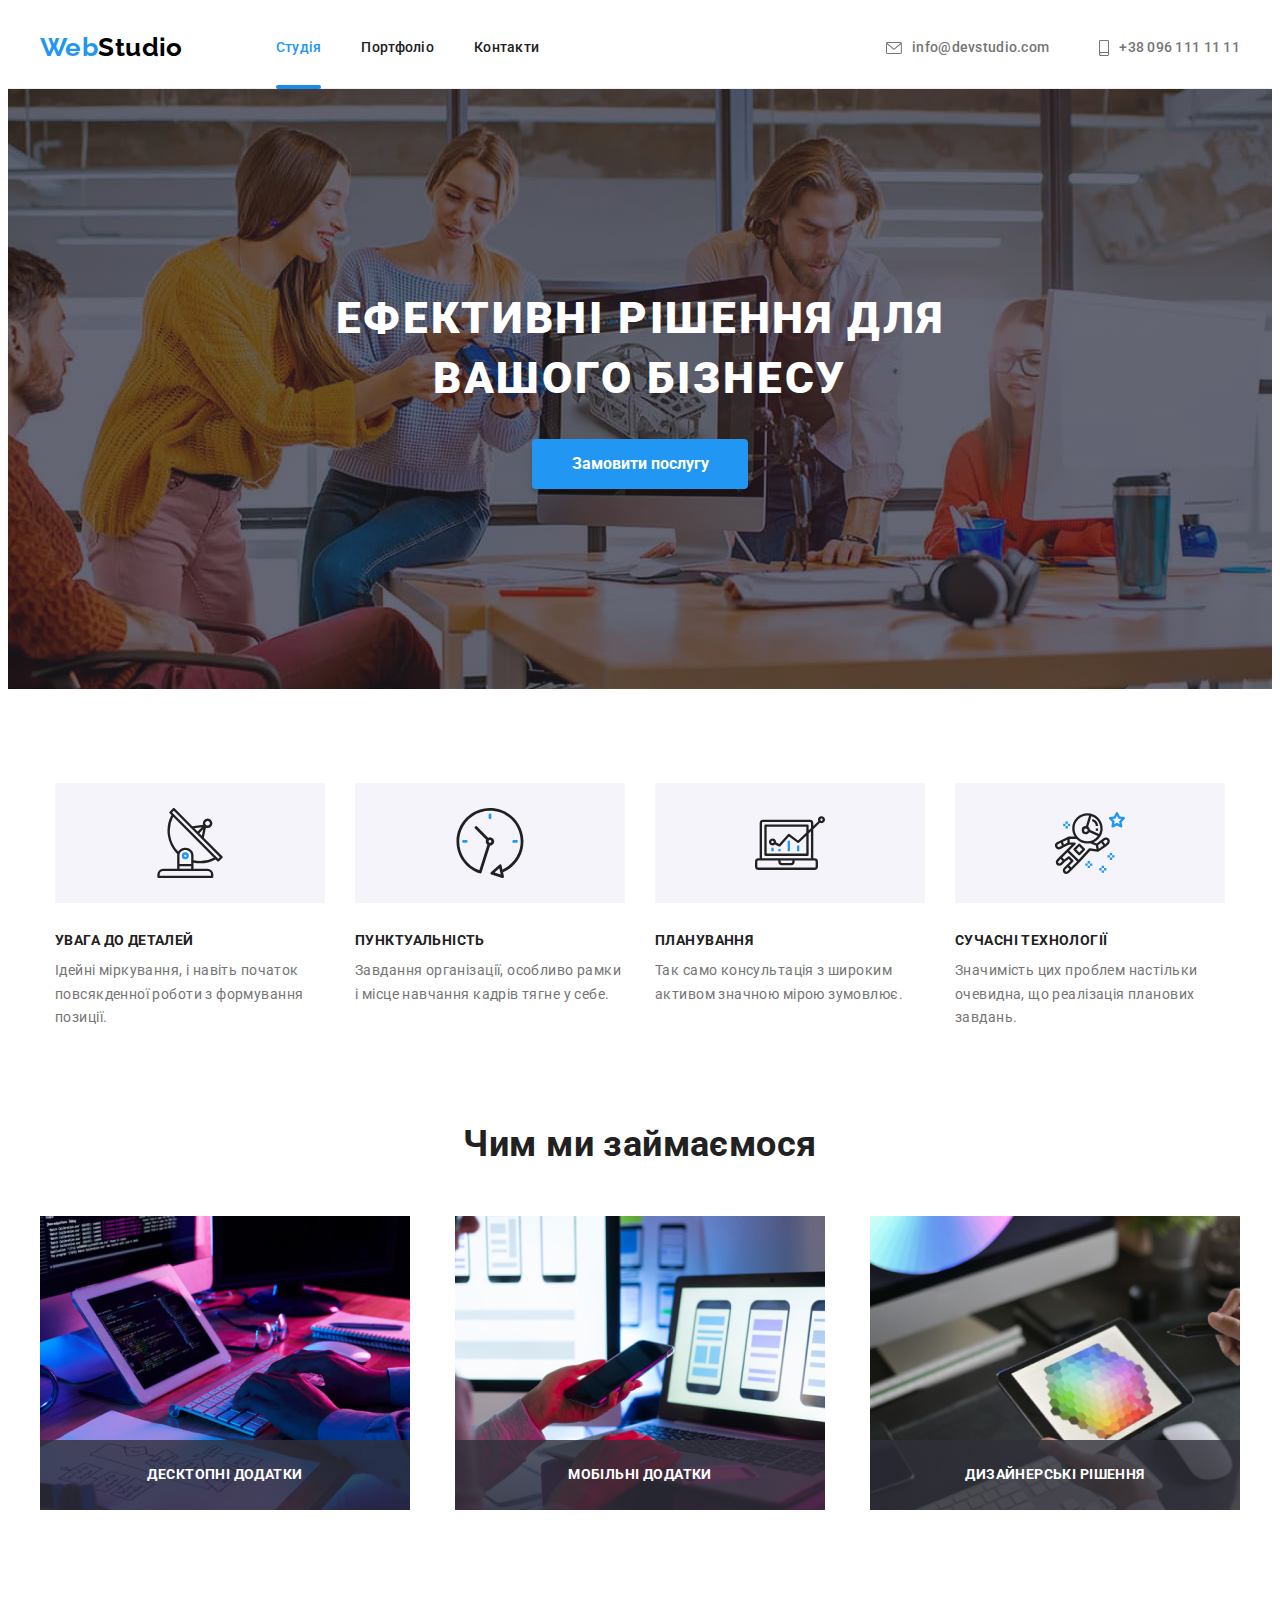
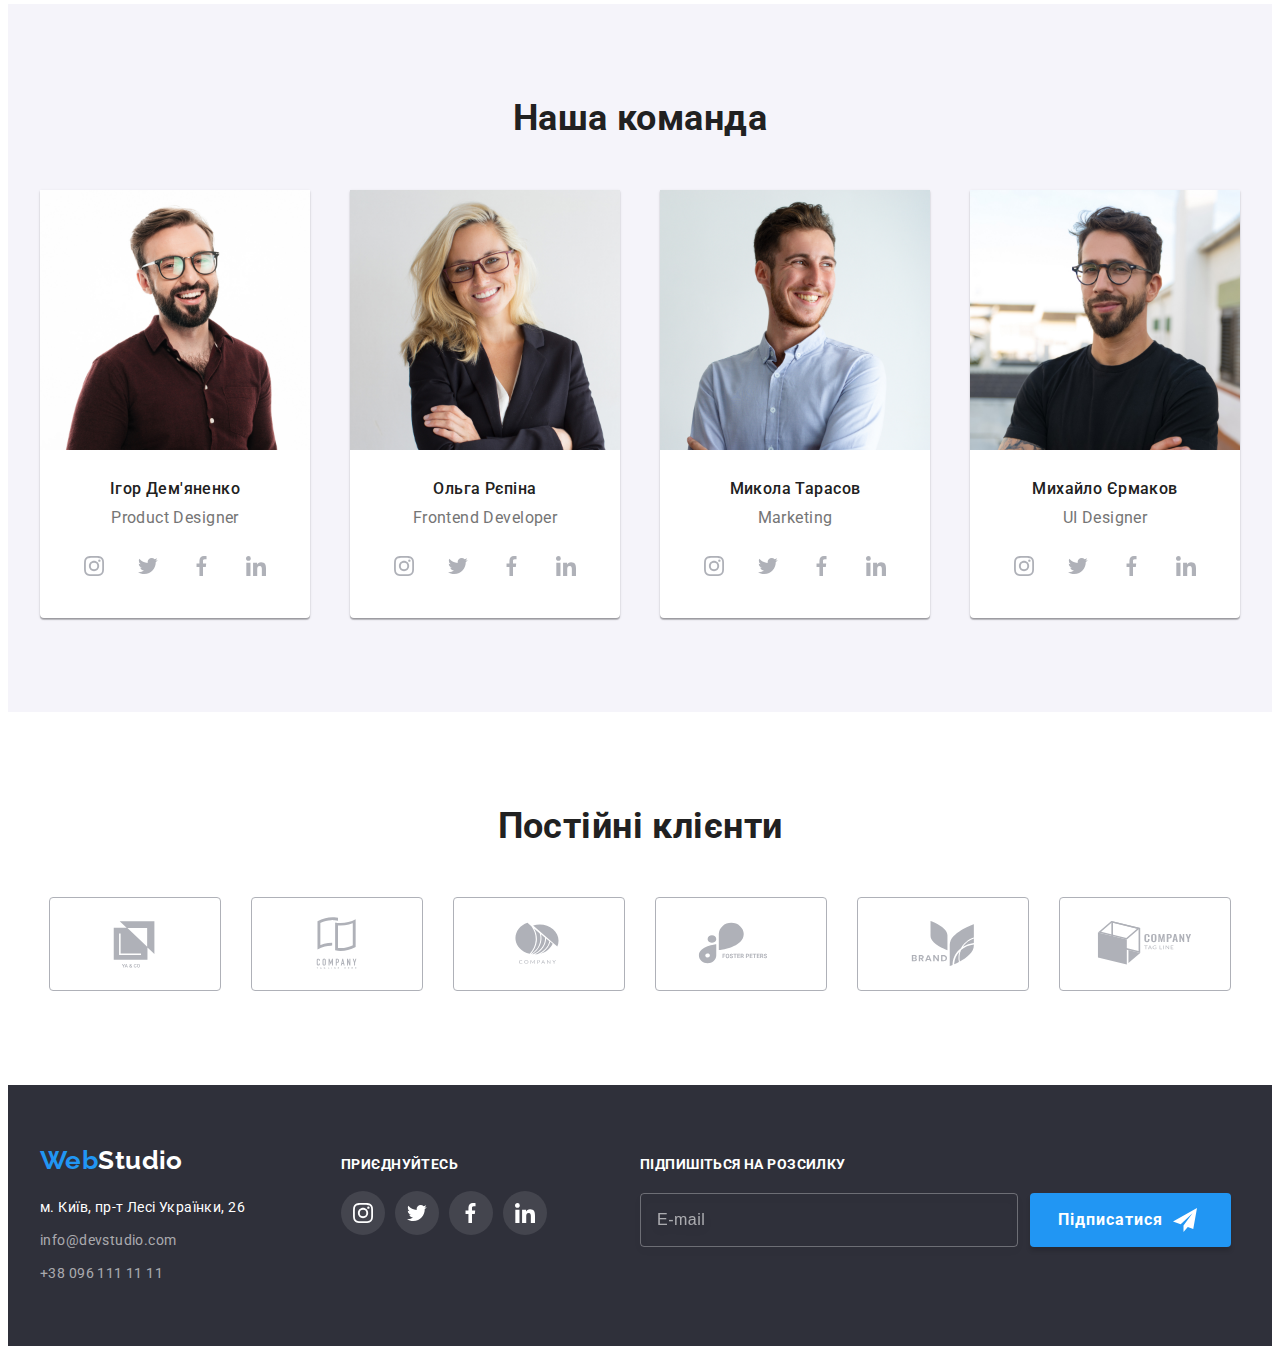
==== index.html @ b5cfac62 "Add files via upload" ====
<!DOCTYPE html>
<html lang="uk">

<head>
	<meta charset="UTF-8">
	<meta http-equiv="X-UA-Compatible" content="IE=edge">
	<meta name="viewport" content="width=device-width, initial-scale=1.0">
	<title>Студія</title>
	<link rel="preconnect" href="https://fonts.googleapis.com">
	<link rel="preconnect" href="https://fonts.gstatic.com" crossorigin>
	<link
		href="https://fonts.googleapis.com/css2?family=Raleway:wght@700&family=Roboto:wght@400;500;700;900&display=swap"
		rel="stylesheet">
	<link rel="stylesheet" href="https://cdnjs.cloudflare.com/ajax/libs/modern-normalize/1.1.0/modern-normalize.min.css"
		integrity="sha512-wpPYUAdjBVSE4KJnH1VR1HeZfpl1ub8YT/NKx4PuQ5NmX2tKuGu6U/JRp5y+Y8XG2tV+wKQpNHVUX03MfMFn9Q=="
		crossorigin="anonymous" referrerpolicy="no-referrer" />
	<link rel="stylesheet" href="./css/styles.css">
</head>

<body>
	<header class="header">
		<div class="container nav-container">
			<nav class="main-nav">
				<a class="logo" href="./index.html"><span class="text-logo">Web</span>Studio</a>
				<ul class="social-links">
					<li class="side-nav-item"><a href="./index.html" class="link current current-activ active">Студія</a>
					</li>
					<li class="side-nav-item"><a href="./portfolio.html" class="link current-activ active">Портфоліо</a></li>
					<li class="side-nav-item"><a href="#" class="link active current-activ">Контакти</a></li>
				</ul>
			</nav>
			<ul class="contacts">
				<li class="side-nav-contact">
					<a href="mailto:info@devstudio.com" class="contact active"><svg class="icon-svg" width="16" height="12">
							<use href="./images/icons.svg#envelope"></use>
						</svg>info@devstudio.com</a>
				</li>
				<li class="side-nav-contact">
					<a href="tel:+380961111111" class="contact active"><svg class="icon-svg" width="10" height="16">
							<use href="./images/icons.svg#smartphone"></use>
						</svg>+38 096 111 11 11</a>
				</li>
			</ul>
		</div>
	</header>
	<main class="main">
		<section class="section hero">
			<div class="container-fluid">
				<div class="container">
					<div class="container-content">
						<h1 class="title-text">
							Ефективні рішення для вашого бізнесу
						</h1>
						<button type="button" class="button active main-btn" data-modal-open>Замовити послугу</button>
					</div>
				</div>
			</div>
		</section>
		<section class="section features">
			<div class="container">
				<h2 class="visually-hidden">Наші послуги</h2>
				<ul class="features-list">
					<li class="list">
						<div class="style-icons"><svg class="service-icons" width="70" height="70">
								<use href="./images/icons.svg#antenna"></use>
							</svg></div>
						<h3 class="features-title">УВАГА ДО ДЕТАЛЕЙ</h3>
						<p class="features-subtitle">Ідейні міркування, і навіть початок повсякденної роботи з формування
							позиції.</p>
					</li>
					<li class="list">
						<div class="style-icons"><svg class="service-icons" width="70" height="70">
								<use href="./images/icons.svg#clock"></use>
							</svg></div>
						<h3 class="features-title">ПУНКТУАЛЬНІСТЬ</h3>
						<p class="features-subtitle">Завдання організації, особливо рамки і місце навчання кадрів тягне у
							себе.
						</p>
					</li>
					<li class="list">
						<div class="style-icons"><svg class="service-icons" width="70" height="70">
								<use href="./images/icons.svg#diagram"></use>
							</svg></div>
						<h3 class="features-title">ПЛАНУВАННЯ</h3>
						<p class="features-subtitle">Так само консультація з широким активом значною мірою зумовлює.</p>
					</li>
					<li class="list">
						<div class="style-icons"><svg class="service-icons" width="70" height="70">
								<use href="./images/icons.svg#astronaut"></use>
							</svg></div>
						<h3 class="features-title">СУЧАСНІ ТЕХНОЛОГІЇ</h3>
						<p class="features-subtitle">Значимість цих проблем настільки очевидна, що реалізація планових
							завдань.
						</p>
					</li>
				</ul>
			</div>
		</section>
		<section class="section work-list">
			<div class="container">
				<h2 class="work-title title-head">Чим ми займаємося</h2>
				<ul class="work-list-colum">
					<li class="list">
						<div class="label"><img class="img-list" width="370" src="images/employment/box1.jpg"
								alt="працюючи за столом в офісі">
							<p class="labee-text">Десктопні додатки</p>
						</div>
					</li>
					<li class="list">
						<div class="label"><img class="img-list" width="370" src="images/employment/box2.jpg"
								alt="робочий інтерфейс мобільних телефонів">

							<p class="labee-text">Мобільні додатки</p>
						</div>
					</li>
					<li class="list">
						<div class="label"><img class="img-list" width="370" src="images/employment/box3.jpg"
								alt="робочий графічний планшет вибору кольору">
							<p class="labee-text">Дизайнерські рішення</p>
						</div>
					</li>
				</ul>
			</div>
		</section>
		<section class="section team-list">
			<div class="container">
				<h2 class="team-title title-head">Наша команда</h2>
				<ul class="team-card">
					<li class="team-card-list">
						<img class="img-list" width="270" src="images/team-card/card1.jpg" alt="Ігор Дем'яненко">
						<div class="card-content">
							<h3 class="team-subtitle">Ігор Дем'яненко</h3>
							<p class="team-card-indent">Product Designer</p>
							<ul class="social list">
								<li class="social-item"><a class="socials-link" href="#" target="_blank"
										rel="nofollow noopener noreferrer" aria-label="інстаграм"><svg class="social-icons"
											width="20" height="20">
											<use href="./images/icons.svg#instagram"></use>
										</svg></a></li>
								<li class="social-item"><a class="socials-link" href="#" target="_blank"
										rel="nofollow noopener noreferrer" aria-label="твітер"><svg class="social-icons"
											width="20" height="20">
											<use href="./images/icons.svg#twitter"></use>
										</svg></a></li>
								<li class="social-item"><a class="socials-link" href="#" target="_blank"
										rel="nofollow noopener noreferrer" aria-label="фейсбук"><svg class="social-icons"
											width="20" height="20">
											<use href="./images/icons.svg#facebook"></use>
										</svg></a></li>
								<li class="social-item"><a class="socials-link" href="#" target="_blank"
										rel="nofollow noopener noreferrer" aria-label="линкедин"><svg class="social-icons"
											width="20" height="20">
											<use href="./images/icons.svg#linkedin"></use>
										</svg></a></li>
							</ul>
						</div>

					</li>
					<li class="team-card-list">
						<img class="img-list" width="270" src="images/team-card/card2.jpg" alt="Ольга Рєпіна">
						<div class="card-content">
							<h3 class="team-subtitle">Ольга Рєпіна</h3>
							<p class="team-card-indent">Frontend Developer</p>
							<ul class="social list">
								<li class="social-item"><a class="socials-link" href="#" target="_blank"
										rel="nofollow noopener noreferrer" aria-label="інстаграм"><svg class="social-icons"
											width="20" height="20">
											<use href="./images/icons.svg#instagram"></use>
										</svg></a></li>
								<li class="social-item"><a class="socials-link" href="#" target="_blank"
										rel="nofollow noopener noreferrer" aria-label="твітер"><svg class="social-icons"
											width="20" height="20">
											<use href="./images/icons.svg#twitter"></use>
										</svg></a></li>
								<li class="social-item"><a class="socials-link" href="#" target="_blank"
										rel="nofollow noopener noreferrer" aria-label="фейсбук"><svg class="social-icons"
											width="20" height="20">
											<use href="./images/icons.svg#facebook"></use>
										</svg></a></li>
								<li class="social-item"><a class="socials-link" href="#" target="_blank"
										rel="nofollow noopener noreferrer" aria-label="линкедин"><svg class="social-icons"
											width="20" height="20">
											<use href="./images/icons.svg#linkedin"></use>
										</svg></a></li>
							</ul>
						</div>

					</li>
					<li class="team-card-list">
						<img class="img-list" width="270" src="images/team-card/card3.jpg" alt="Микола Тарасов">
						<div class="card-content">
							<h3 class="team-subtitle">Микола Тарасов</h3>
							<p class="team-card-indent">Marketing</p>
							<ul class="social list">
								<li class="social-item"><a class="socials-link" href="#" target="_blank"
										rel="nofollow noopener noreferrer" aria-label="інстаграм"><svg class="social-icons"
											width="20" height="20">
											<use href="./images/icons.svg#instagram"></use>
										</svg></a></li>
								<li class="social-item"><a class="socials-link" href="#" target="_blank"
										rel="nofollow noopener noreferrer" aria-label="твітер"><svg class="social-icons"
											width="20" height="20">
											<use href="./images/icons.svg#twitter"></use>
										</svg></a></li>
								<li class="social-item"><a class="socials-link" href="#" target="_blank"
										rel="nofollow noopener noreferrer" aria-label="фейсбук"><svg class="social-icons"
											width="20" height="20">
											<use href="./images/icons.svg#facebook"></use>
										</svg></a></li>
								<li class="social-item"><a class="socials-link" href="#" target="_blank"
										rel="nofollow noopener noreferrer" aria-label="линкедин"><svg class="social-icons"
											width="20" height="20">
											<use href="./images/icons.svg#linkedin"></use>
										</svg></a></li>
							</ul>
						</div>

					</li>
					<li class="team-card-list">
						<img class="img-list" width="270" src="images/team-card/card4.jpg" alt="Михайло Єрмаков">
						<div class="card-content">
							<h3 class="team-subtitle">Михайло Єрмаков</h3>
							<p class="team-card-indent">UI Designer</p>
							<ul class="social list">
								<li class="social-item"><a class="socials-link" href="#" target="_blank"
										rel="nofollow noopener noreferrer" aria-label="інстаграм"><svg class="social-icons"
											width="20" height="20">
											<use href="./images/icons.svg#instagram"></use>
										</svg></a></li>
								<li class="social-item"><a class="socials-link" href="#" target="_blank"
										rel="nofollow noopener noreferrer" aria-label="твітер"><svg class="social-icons"
											width="20" height="20">
											<use href="./images/icons.svg#twitter"></use>
										</svg></a></li>
								<li class="social-item"><a class="socials-link" href="#" target="_blank"
										rel="nofollow noopener noreferrer" aria-label="фейсбук"><svg class="social-icons"
											width="20" height="20">
											<use href="./images/icons.svg#facebook"></use>
										</svg></a></li>
								<li class="social-item"><a class="socials-link" href="#" target="_blank"
										rel="nofollow noopener noreferrer" aria-label="линкедин"><svg class="social-icons"
											width="20" height="20">
											<use href="./images/icons.svg#linkedin"></use>
										</svg></a></li>
							</ul>
						</div>
					</li>
				</ul>
			</div>
		</section>
		<section class="section clients">
			<div class="container">
				<h2 class="title-head">Постійні клієнти
				</h2>
				<ul class="client">
					<li class="client-list"><a href="#" target="_blank" class="client-icon"
							rel="nofollow noopener noreferrer" aria-label="логотип компанії"><svg class="client-item"
								width="106" height="60">
								<use href="./images/icons.svg#client1"></use>
							</svg></a></li>
					<li class="client-list"><a href="#" target="_blank" class="client-icon"
							rel="nofollow noopener noreferrer" aria-label="логотип компанії"><svg class="client-item"
								width="106" height="60">
								<use href="./images/icons.svg#client2"></use>
							</svg></a></li>
					<li class="client-list"><a href="#" target="_blank" class="client-icon"
							rel="nofollow noopener noreferrer" aria-label="логотип компанії"><svg class="client-item"
								width="106" height="60">
								<use href="./images/icons.svg#client3"></use>
							</svg></a></li>
					<li class="client-list"><a href="#" target="_blank" class="client-icon"
							rel="nofollow noopener noreferrer" aria-label="логотип компанії"><svg class="client-item"
								width="106" height="60">
								<use href="./images/icons.svg#client4"></use>
							</svg></a></li>
					<li class="client-list"><a href="#" target="_blank" class="client-icon"
							rel="nofollow noopener noreferrer" aria-label="логотип компанії"><svg class="client-item"
								width="106" height="60">
								<use href="./images/icons.svg#client5"></use>
							</svg></a></li>
					<li class="client-list"><a href="#" target="_blank" class="client-icon"
							rel="nofollow noopener noreferrer" aria-label="логотип компанії"><svg class="client-item"
								width="106" height="60">
								<use href="./images/icons.svg#client6"></use>
							</svg></a></li>
				</ul>
			</div>
		</section>
	</main>
	<footer class="footer-list">
		<div class="container footer-container">
			<div class="footer-content-container">
				<a class="logo address-logo" href="./index.html"><span class="text-logo">Web</span>Studio</a>
				<address class="address-list">
					<ul class="addres-list-colum">
						<li class="list"><a href="https://goo.gl/maps/TS7uWYY3xtXyC8b88" class="address-map active">м. Київ,
								пр-т
								Лесі
								Українки,
								26</a>
						</li>
						<li class="list"><a href="mailto:info@devstudio.com"
								class="footer-contact active">info@devstudio.com</a>
						</li>
						<li class="list"><a href="tel:+380961111111" class="footer-contact active">+38 096 111 11 11</a></li>
					</ul>
				</address>
			</div>
			<div class="join">
				<p class="join-text">приєднуйтесь</p>
				<ul class="join-list">
					<li class="join-item"><a href="#" class="join-icon" rel="nofollow noopener noreferrer"
							aria-label="інстаграм"><svg class="linc-icon" width="20" height="20">
								<use href="./images/icons.svg#instagram"></use>
							</svg></a></li>
					<li class="join-item"><a href="#" class="join-icon" rel="nofollow noopener noreferrer"
							aria-label="твітер"><svg class="linc-icon" width="20" height="20">
								<use href="./images/icons.svg#twitter"></use>
							</svg></a></li>
					<li class="join-item"><a href="#" class="join-icon" rel="nofollow noopener noreferrer"
							aria-label="фейсбук"><svg class="linc-icon" width="20" height="20">
								<use href="./images/icons.svg#facebook"></use>
							</svg></a></li>
					<li class="join-item"><a href="#" class="join-icon" rel="nofollow noopener noreferrer"
							aria-label="линкедин"><svg class="linc-icon" width="20" height="20">
								<use href="./images/icons.svg#linkedin"></use>
							</svg></a></li>
				</ul>
			</div>
			<div class="footer-mail">
				<p class="email-title">Підпишіться на розсилку</p>
				<form class="email-form">
					<label>
						<input class="footer-input" type="email" name="footer-email" placeholder="E-mail">
					</label>
					<button class="email-btn" type="submit">
						Підписатися <svg class="email-icon" width="24" height="24">
							<use href="./images/icons.svg#icon-send"></use>
						</svg></button>
				</form>
			</div>
		</div>
	</footer>
	<div class="backdrop is-hidden" data-modal>
		<div class="modal">
			<button class="close-btn" type="button" data-modal-close><svg class="close-btn-icon" width="18" height="18">
					<use href="./images/icons.svg#icon-close"></use>
				</svg>
			</button>
			<p class="modal-title">Залиште свої дані, ми вам передзвонимо</p>
			<form class="madal-form">
				<div class="form-group">
					<label class="form-fild">
						<span class="form-label">Ім'я</span>
						<input class="form-iput" type="text" name="user-name">
						<svg class="form-icon" width="18" height="18">
							<use href="./images/icons.svg#form-user"></use>
						</svg>
					</label>
					<label class="form-fild">
						<span class="form-label">Телефон</span>
						<input class="form-iput" type="text" name="mobil-tel">
						<svg class="form-icon" width="18" height="18">
							<use href="./images/icons.svg#form-phone"></use>
						</svg>
					</label>
					<label class="form-fild">
						<span class="form-label">Пошта</span>
						<input class="form-iput" type="text" name="mail-modal">
						<svg class="form-icon" width="18" height="18">
							<use href="./images/icons.svg#form-mail"></use>
						</svg>
					</label>
					<label class="form-fild fild">
						<span class="form-label">Коментар</span>
						<textarea class="form-massage" name="comment" rows="10" placeholder="Введіть текст"></textarea>
					</label>
					<div class="group">
						<label class="form-agreement">
							<input class="form-chekbox" type="checkbox" name="policies">
							<svg class="form-checkbox-icon" width="16" height="15">
								<use class="unchecked" href="./images/icons.svg#form-unchecked"></use>
								<use class="checked" href="./images/icons.svg#form-check"></use>
							</svg>
							<span class="form-agreement-text">Погоджуюся з розсилкою та приймаю <a class="form-agreement-link"
									href="">Умови договору</a></span>
						</label>
						<button class="form-btn" type="submit">Відправити</button>
					</div>
				</div>
			</form>
		</div>
	</div>

	<script src="./js/modal.js"></script>
</body>

</html>
---- css/styles.css ----
:root {
	--primary-text-color: #757575;
	--title-text-color: #212121;
	--accent-color: #2196F3;
	--accent-colot-hero: #188CE8;
	--background-color: #F5F5F5;
	--background-team-color: #F5F4FA;
	--background-services-color: #F5F4FA;
	--footer-background-color: #2F303A;
	--contact-color: #757575;
	--white-color: #ffffff;
	--footer-contact-color: rgba(255, 255, 255, 0.6);
	--logo-color-black: #000000;
	--border-card: 1px solid #EEEEEE;
	--fill-color: #AFB1B8;
	--footer-bg-svg-color: rgba(255, 255, 255, 0.1);
	--transition-ms-cubic: 250ms cubic-bezier(0.4, 0, 0.2, 1);
}

body {
	font-family: 'Roboto', sans-serif;
	color: var(--primary-text-color);
	background-color: var(--white-color);
	font-size: 14px;
	letter-spacing: 0.03em;
}


h1,
h2,
h3,
h4,
h5,
h6,
p {
	margin: 0;
	padding: 0;
}

ul {
	list-style: none;
	padding: 0;
	margin: 0;
}

img {
	display: block;
}

/* input:focus-visible {
	outline: none;
} */


/* section-container */
.container {
	width: 1200px;
	padding: 0 15px;
	margin: 0 auto;
	align-items: center;
}

.section {
	padding: 94px 0;
}

/* hover focus */

.active {
	border-radius: 4px;
	color: var(--title-text-color);


	transition: background-color var(--transition-ms-cubic),
		color var(--transition-ms-cubic);
}

.active:focus,
.active:hover {
	color: var(--accent-color);
}

.hero .button:focus,
.hero .button:hover {
	background-color: var(--accent-colot-hero);
}

.button {
	font-family: inherit;
	border: none;
	cursor: pointer;
	display: inline-block;

	transition: background-color var(--transition-ms-cubic);
}

.button:hover,
.button:focus {
	background: var(--accent-color);
	color: var(--white-color);
}


.search-form .active:hover,
.search-form .active:focus {
	box-shadow: 0px 3px 1px rgba(0, 0, 0, 0.1), 0px 1px 2px rgba(0, 0, 0, 0.08), 0px 2px 2px rgba(0, 0, 0, 0.12);
}

/* visually-hidden */
.visually-hidden {
	position: absolute;
	width: 1px;
	height: 1px;
	margin: -1px;
	border: 0;
	padding: 0;
	clip: rect(0 0 0 0);
	overflow: hidden;
}

/* Header */
.icon-svg {
	margin-right: 10px;
	fill: currentColor;
}

.header {
	border-bottom: var(--border-card);
}

.current::after {
	position: absolute;
	bottom: 0;
	left: 0;
	content: "";
	display: block;
	width: 100%;
	height: 4px;
	margin-bottom: -1px;

	border-radius: 2px;
	background-color: var(--accent-colot-hero);
}

.current-activ::before {
	content: "";
	position: absolute;
	bottom: 0;
	left: 0;
	display: block;
	width: 100%;
	height: 4px;
	background-color: var(--accent-colot-hero);

	margin-bottom: -1px;
	border-radius: 2px;

	transform: scale(0);
	transition: transform var(--transition-ms-cubic);
}

.current-activ:hover::before,
.current-activ:focus::before {
	transform: scale(1);
}


/* Nav */
.logo {
	color: var(--logo-color-black);
	font-family: 'Raleway', sans-serif;
	font-weight: 700;
	font-size: 26px;
	line-height: 1.19;
	text-decoration: none;
	display: flex;
	align-items: center;
	padding-top: 24px;
	padding-bottom: 25px;
}

.main-nav {
	display: flex;
}

.nav-container {
	display: flex;
	align-items: center;
}

.link {
	padding-top: 32px;
	padding-bottom: 32px;
	display: block;

	color: var(--title-text-color);
	text-decoration: none;

}

.social-links .link.current {
	color: var(--accent-color);
}

.address-logo {
	color: var(--white-color);
	margin-bottom: 20px;
	display: block;
	padding: 0;

}

.text-logo {
	color: var(--accent-color);
}

.social-links {
	font-weight: 500;
	line-height: 1.14;
	letter-spacing: 0.02em;
	list-style: none;
	display: flex;
	margin-left: 93px;
}

.side-nav-item {
	position: relative;
}

.social-links .side-nav-item:not(:last-child) {
	margin-right: 40px;
}

.contacts .side-nav-contact:not(:last-child) {
	margin-right: 50px;
}

.side-nav-contact {
	display: flex;
	align-items: center;
	align-items: baseline;

}

.contacts {
	list-style: none;
	display: flex;
	margin-left: auto;
}

.contact {
	font-weight: 500;
	line-height: 1.14;
	letter-spacing: 0.02em;
	color: var(--contact-color);
	text-decoration: none;
	align-items: center;
	display: flex;
}

/* Main */
.main-btn {
	width: 216px;
	height: 50px;
	min-width: 216px;
	padding: 0;
	margin: auto;
	justify-content: center;
	display: flex;
	align-items: center;
}

.title-text {
	font-weight: 900;
	font-size: 44px;
	line-height: 1.36;
	letter-spacing: 0.06em;
	text-transform: uppercase;
	color: var(--white-color);
	margin-bottom: 30px;
	max-width: 696px;
	margin: 0 auto 30px;
}

.hero {
	text-align: center;
	padding-top: 200px;
	padding-bottom: 200px;
	margin: auto;
	max-height: 600px;
	max-width: 1600px;

	background-color: var(--footer-background-color);

	justify-content: center;
	align-items: center;
	display: flex;
	background-repeat: no-repeat;
	background-position: center;
	background-size: cover;

	background-image: linear-gradient(rgba(47, 48, 58, 0.4), rgba(47, 48, 58, 0.4)), url(../images/hero/hero.jpg);

}


.container-content {
	justify-content: center;
	align-items: center;

}


.hero .button {
	font-weight: 700;
	font-size: 16px;
	line-height: 1.88;
	box-shadow: 0px 4px 4px rgba(0, 0, 0, 0.15);
	border-radius: 4px;
	text-decoration: none;
	background-color: var(--accent-color);
	color: var(--white-color);
}



/* Section Features */
.style-icons {
	width: 270px;
	height: 120px;
	margin-bottom: 30px;
	background-color: var(--background-services-color);
}

.style-icons {
	display: flex;
	align-items: center;
	justify-content: center;
}

.features-list {
	list-style: none;
	display: flex;
	justify-content: center;
}

.features-list .list {
	max-width: 270px;

}


.features-list .list:not(:last-child) {
	margin-right: 30px;
}

.features-title {
	font-weight: 700;
	line-height: 1.14;
	font-size: 14px;
	text-transform: uppercase;
	color: var(--title-text-color);
	margin-bottom: 10px;

}


.features-subtitle {
	line-height: 1.71;
	padding: 0;
}

/* work-list  team-list */
.socials-link {
	display: flex;
	align-items: center;
	justify-content: center;
	width: 44px;
	height: 44px;
	border-radius: 50%;

	color: var(--fill-color);
	background-color: var(--white-color);

	transition: background-color var(--transition-ms-cubic);
}

.social-icons {
	fill: currentColor;
}

.socials-link:hover,
.socials-link:focus {
	color: var(--white-color);
	background-color: var(--accent-color);

}

.label {
	position: relative;
}

.social {
	gap: 10px;
	display: flex;
	text-align: center;
	justify-content: center;
}

.work-list {
	padding-top: 0;
}

.work-list-colum {
	list-style: none;
	display: flex;
	justify-content: space-between;
}


.work-list-colum .img-list {
	display: block;
}



.labee-text {
	position: absolute;
	bottom: 0;
	left: 0;
	width: 100%;
	height: 70px;
	display: block;

	display: flex;
	align-items: center;
	justify-content: center;

	font-weight: 700;
	font-size: 14px;
	line-height: 1.14;
	text-transform: uppercase;
	letter-spacing: 0.03em;
	color: var(--white-color);
	background-color: rgba(47, 48, 58, 0.8);
}


.title-head {
	text-align: center;
	font-weight: 700;
	font-size: 36px;
	line-height: 1.16;
	color: var(--title-text-color);
	margin-bottom: 50px;
}

/* clients */
.client {
	display: flex;
	text-align: center;
	justify-content: center;
	align-items: center;
	gap: 30px;

}


.client-icon {
	display: flex;
	width: 170px;
	height: 92px;
	justify-content: center;
	align-items: center;

	border: 1px solid #AFB1B8;
	border-radius: 4px;
	color: var(--fill-color);

	transition: background-color var(--transition-ms-cubic),
		color var(--transition-ms-cubic);
}

.client-item {
	fill: currentColor;
}

.client-icon:hover,
.client-icon:focus {
	border-color: var(--accent-color);
	color: var(--accent-color);
}




/* team-list */
.team-card-list .img-list {
	display: block;
}

.team-card {
	display: flex;
	justify-content: space-between;
	flex-wrap: wrap;
}

.team-list {
	background: var(--background-team-color);
}

.team-card-list {
	min-height: 368px;
	min-width: 270px;

	background: var(--white-color);
	box-shadow: 0px 1px 3px rgba(0, 0, 0, 0.12), 0px 1px 1px rgba(0, 0, 0, 0.14), 0px 2px 1px rgba(0, 0, 0, 0.2);
	border-radius: 0px 0px 4px 4px;
	list-style: none;
}

.list-info {
	padding-bottom: 30px;
	display: block;
	text-align: center;


}

.card-content {
	padding-top: 30px;
	margin-bottom: 30px;
}


.team-subtitle {
	font-weight: 500;
	font-size: 16px;
	line-height: 1.18;
	text-align: center;
	color: var(--title-text-color);
	margin-bottom: 10px;
}

.team-card-indent {
	font-size: 16px;
	line-height: 1.18;
	text-align: center;
	color: var(--primary-text-color);
	margin-bottom: 16px;
}

/* Footer */
.footer-container {
	display: flex;
	align-items: baseline;
}

.addres-list-colum {
	width: 231px;
	list-style: none;
	display: block;
}

.footer-list {
	max-width: 1600px;
	margin: auto;
	padding-top: 60px;
	padding-bottom: 60px;
	display: flex;
	background-color: var(--footer-background-color);
}


.addres-list-colum .list:not(:last-child) {
	padding-bottom: 9px;
}

.footer-content-container {
	margin-right: 70px;
}

.address-list {
	font-style: normal;
	max-width: 231px;
}

.address-map {
	line-height: 1.71;
	color: var(--white-color);
	text-decoration: none;
}

.footer-contact {
	line-height: 1.71;
	text-decoration: none;
	color: var(--footer-contact-color);
	text-decoration: none;
}

.join-text {
	font-weight: 700;
	font-size: 14px;
	line-height: 0.87;
	text-transform: uppercase;
	color: var(--white-color);
	margin-bottom: 20px;
}

.join-list {
	display: flex;
	gap: 10px;
}

.join-icon {
	display: flex;
	width: 44px;
	height: 44px;
	border-radius: 50%;
	justify-content: center;
	align-items: center;
	background-color: var(--footer-bg-svg-color);
	color: var(--white-color);

	transition: background-color var(--transition-ms-cubic);
}

.join-icon:focus,
.join-icon:hover {
	background-color: var(--accent-color);
}

.linc-icon {
	fill: currentColor;
}

.email-form {
	display: flex;
}

.email-title {
	margin-bottom: 20px;

	font-weight: 700;
	font-size: 14px;
	line-height: 1.14;
	text-transform: uppercase;
	color: var(--white-color);
}

.footer-mail {
	display: block;
	align-items: center;
	margin-left: 93px;
	justify-content: center;
}

.footer-input {
	margin-right: 12px;
	padding-left: 16px;
	width: 358px;
	height: 50px;

	font-weight: 400;
	font-size: 16px;
	line-height: 1.25;

	align-items: center;

	outline: transparent;
	border: 1px solid rgba(255, 255, 255, 0.3);
	filter: drop-shadow(0px 4px 4px rgba(0, 0, 0, 0.15));
	border-radius: 4px;
	background-color: transparent;
	color: var(--white-color);
	transition: var(--transition-ms-cubic);
}

.footer-input:focus,
.footer-input:not(:placeholder-shown) {
	border-color: var(--accent-color);
}

.footer-input::placeholder {
	display: block;
	font-weight: 400;
	font-size: 16px;
	line-height: 1.25;

	align-items: center;

	color: rgba(255, 255, 255, 0.6);
}

.email-btn {
	display: block;

	font-family: inherit;
	font-weight: 700;
	font-size: 16px;
	line-height: 1.88;

	align-items: center;
	text-align: center;
	letter-spacing: 0.06em;

	display: flex;
	padding-left: 28px;
	padding-bottom: 10px;
	padding-top: 10px;

	background-color: var(--accent-color);
	box-shadow: 0px 4px 4px rgba(0, 0, 0, 0.15);
	border-radius: 4px;
	border: none;
	color: var(--white-color);
	cursor: pointer;
	transition: var(--transition-ms-cubic);
}

.email-icon {
	margin-left: 10px;
	margin-right: 28px;
	fill: var(--white-color);
}

.email-btn:hover,
.email-btn:focus {
	background-color: var(--accent-colot-hero);
}

/* portfolio */

/* link-stile */
.post-content-link {
	text-decoration: none;
	display: block;

	transition: box-shadow var(--transition-ms-cubic);
}

.post-content-link:hover,
.post-content-link:focus {
	box-shadow: 0px 1px 1px rgba(0, 0, 0, 0.12),
		0px 4px 4px rgba(0, 0, 0, 0.06),
		1px 4px 6px rgba(0, 0, 0, 0.16);
}


.post-content-link .post-title {
	color: var(--primary-text-color);
}

/* search */
.search-form {
	font-weight: 500;
	font-size: 16px;
	line-height: 1.62;
	list-style: none;
	text-align: center;
	display: flex;
	justify-content: center;
	margin-bottom: 50px;
}

.search-form .search-btn:not(:last-child) {
	margin-right: 8px;
}

.search-form .button {
	font-weight: 500;
	font-size: 16px;
	line-height: 1.62;

	padding-top: 6px;
	padding-bottom: 6px;
	padding-left: 22px;
	padding-right: 22px;

	transition: background-color var(--transition-ms-cubic),
		box-shadow var(--transition-ms-cubic);
}


.search-btn {
	text-align: center;
}


/* contents */


.contents {
	display: flex;
	flex-wrap: wrap;
	gap: 30px;
}


.content-title {
	padding: 20px 24px;
	border-right: var(--border-card);
	border-left: var(--border-card);
	border-bottom: var(--border-card);
}


.post-content {
	background-color: var(--white-color);
	list-style: none;
	flex-basis: calc((100% - 30px * 2) / 3);

}

.post-subtitle {
	font-weight: 700;
	font-size: 18px;
	line-height: 2;

	letter-spacing: 0.06em;
	margin-bottom: 4px;
	color: var(--title-text-color);
}

.post-title {
	font-size: 16px;
	line-height: 1.88;
}


.overlay {
	position: relative;
	display: flex;
	justify-content: center;
	align-items: center;
	overflow: hidden;

}

.overlay::before {
	content: "";
	display: block;
	width: 100%;
	height: 100%;
	position: absolute;
	background-color: rgba(33, 150, 243, 0.9);


	transition: transform var(--transition-ms-cubic);
	transform: translateY(101%);
}

.content-overlay {
	position: absolute;
}

.overlay-text {
	font-weight: 400;
	font-size: 18px;
	line-height: 1.56;
	color: var(--white-color);
	letter-spacing: 0.03em;
	width: 322px;


	transition: var(--transition-ms-cubic);
	transform: translateY(230px);
}

.overlay:focus::before,
.overlay:hover::before {

	transform: translateY(0);
}

.overlay:focus .overlay-text,
.overlay:hover .overlay-text {

	transform: translateY(0);
}


.email-form {
	display: flex;
}

.email-title {
	margin-bottom: 20px;

	font-weight: 700;
	font-size: 14px;
	line-height: 1.14;
	text-transform: uppercase;
	color: var(--white-color);
}

.footer-mail {
	display: block;
	align-items: center;
	margin-left: 93px;
	justify-content: center;
}

.footer-input {
	margin-right: 12px;
	padding-left: 16px;
	width: 358px;
	height: 50px;

	font-weight: 400;
	font-size: 16px;
	line-height: 1.25;

	align-items: center;
	letter-spacing: 0.03em;

	outline: transparent;
	border: 1px solid rgba(255, 255, 255, 0.3);
	filter: drop-shadow(0px 4px 4px rgba(0, 0, 0, 0.15));
	border-radius: 4px;
	background-color: transparent;
	color: var(--white-color);
	transition: var(--transition-ms-cubic);
}

.footer-input:focus,
.footer-input:not(:placeholder-shown) {
	border-color: var(--accent-color);
}

.footer-input::placeholder {
	display: block;
	font-weight: 400;
	font-size: 16px;
	line-height: 1.25;

	align-items: center;
	letter-spacing: 0.03em;

	color: rgba(255, 255, 255, 0.6);
}

.email-btn {
	display: block;

	font-weight: 700;
	font-size: 16px;
	line-height: 1.88;

	align-items: center;
	text-align: center;
	letter-spacing: 0.06em;

	display: flex;
	padding-left: 28px;
	padding-bottom: 10px;
	padding-top: 10px;

	background-color: var(--accent-color);
	box-shadow: 0px 4px 4px rgba(0, 0, 0, 0.15);
	border-radius: 4px;
	border: none;
	color: var(--white-color);
	cursor: pointer;
	transition: background-color var(--transition-ms-cubic);
}

.email-icon {
	margin-left: 10px;
	margin-right: 28px;
	fill: var(--white-color);
}

.email-btn:hover,
.email-btn:focus {
	background-color: var(--accent-colot-hero);
}

/*========================*/
/*======Modal window======*/
/*========================*/


.backdrop {
	position: fixed;
	top: 0;
	left: 0;

	width: 100%;
	height: 100%;

	background-color: rgba(0, 0, 0, 0.2);

	transition: opacity var(--transition-ms-cubic),
		visibility var(--transition-ms-cubic);

}

.backdrop.is-hidden {
	opacity: 0;
	visibility: hidden;
	pointer-events: none;
}

.modal {
	position: absolute;
	top: 50%;
	left: 50%;
	transform: translate(-50%, -50%);

	height: 581px;
	width: 528px;

	border-radius: 4px;
	box-shadow: 0px 1px 3px rgba(0, 0, 0, 0.12), 0px 1px 1px rgba(0, 0, 0, 0.14), 0px 2px 1px rgba(0, 0, 0, 0.2);
	background-color: var(--white-color);

}

.close-btn {
	position: absolute;
	top: 8px;
	right: 8px;

	display: flex;
	align-items: center;
	justify-content: center;

	width: 30px;
	height: 30px;
	padding: 0;

	border-radius: 50%;
	border: 1px solid rgba(0, 0, 0, 0.1);

	background-color: transparent;
	cursor: pointer;
	transition: fill var(--transition-ms-cubic);
}

.close-btn:hover,
.close-btn:focus {
	fill: var(--accent-color);
}

.modal-title {
	font-weight: 700;
	font-size: 20px;
	line-height: 1.15;
	text-align: center;
	letter-spacing: 0.03em;
	color: var(--title-text-color);

	padding-top: 40px;
	padding-bottom: 12px;
}

.form-label {
	display: block;
	padding-bottom: 4px;
	font-family: inherit;
	font-weight: 400;
	font-size: 12px;
	line-height: 1.16;
	letter-spacing: 0.01em;

	color: var(--contact-color);
}

.form-icon {
	position: absolute;
	left: 12px;
	bottom: 11px;
	transition: fill var(--transition-ms-cubic);

}

.madal-form {
	display: flex;
	/* padding-bottom: 10px; */
	padding-left: 41px;
	padding-right: 39px;

}

.form-group {
	width: 448px;
	align-items: center;

}

.form-iput {
	padding: 12px 42px;
	width: 448px;
	height: 40px;

	border: 1px solid rgba(33, 33, 33, 0.2);
	border-radius: 4px;
	outline: transparent;

	transition: border-color var(--transition-ms-cubic);

}

.form-fild:focus-within>.form-iput,
.form-fild:hover>.form-iput {
	border-color: var(--accent-color);
}

.form-fild:focus-within>.form-icon,
.form-fild:hover>.form-icon {
	fill: var(--accent-color);
}

.form-fild:focus-within>.form-massage,
.form-fild:hover>.form-massage {
	border-color: var(--accent-color);
}

.form-fild {
	position: relative;

	display: block;
	align-items: center;

	margin-bottom: 10px;
}


.fild {
	margin-bottom: 20px;
}

.form-massage {
	resize: none;
	height: 120px;
	width: 100%;
	outline: transparent;

	padding: 12px 16px;


	font-weight: 400;
	font-size: 12px;
	line-height: calc(14 / 12);
	letter-spacing: 0.01em;

	border-radius: 4px;
	border: 1px solid rgba(33, 33, 33, 0.2);
	transition: border-color var(--transition-ms-cubic);
}


.form-massage::placeholder {
	font-weight: 400;
	font-size: 12px;
	line-height: calc(14 / 12);
	letter-spacing: 0.01em;

	color: rgba(117, 117, 117, 0.5);
}

.form-btn {
	display: block;
	margin: 0 auto;
	padding: 10px 52px;

	font-family: inherit;
	font-weight: 700;
	font-size: 16px;
	line-height: 1.88;
	color: var(--white-color);


	align-items: center;
	text-align: center;
	letter-spacing: 0.06em;

	cursor: pointer;
	border-radius: 4px;
	background-color: var(--accent-color);
	border: none;
	transition: background-color var(--transition-ms-cubic), box-shadow var(--transition-ms-cubic);

}

.form-btn:hover,
.form-btn:focus {
	background-color: var(--accent-colot-hero);
	box-shadow: 0px 4px 4px rgba(0, 0, 0, 0.15);
}


.form-chekbox {
	/* appearance: none; */
	position: absolute;
	width: 1px;
	height: 1px;
	margin: -1px;
	border: 0;
	padding: 0;

	white-space: nowrap;
	clip-path: inset(100%);
	clip: rect(0 0 0 0);
	overflow: hidden;
}



.form-checkbox-icon .unchecked {
	opacity: 1;
	transition: var(--transition-ms-cubic);
}

.form-chekbox:checked+.form-checkbox-icon .unchecked {
	opacity: 0;
}

.form-checkbox-icon .checked {
	opacity: 0;
	transition: var(--transition-ms-cubic);
}

.form-chekbox:checked+.form-checkbox-icon .checked {
	opacity: 1;
}


.form-agreement {
	display: flex;
	justify-content: center;
	align-items: center;

	padding-bottom: 30px;
}

.form-agreement-text {

	user-select: none;

	font-weight: 400;
	font-size: 14px;
	line-height: 1.71;
	letter-spacing: 0.03em;

	color: var(--primary-text-color);
	margin-left: 9px;
}

.form-agreement-link {
	text-decoration: underline;
	color: var(--accent-color);
}
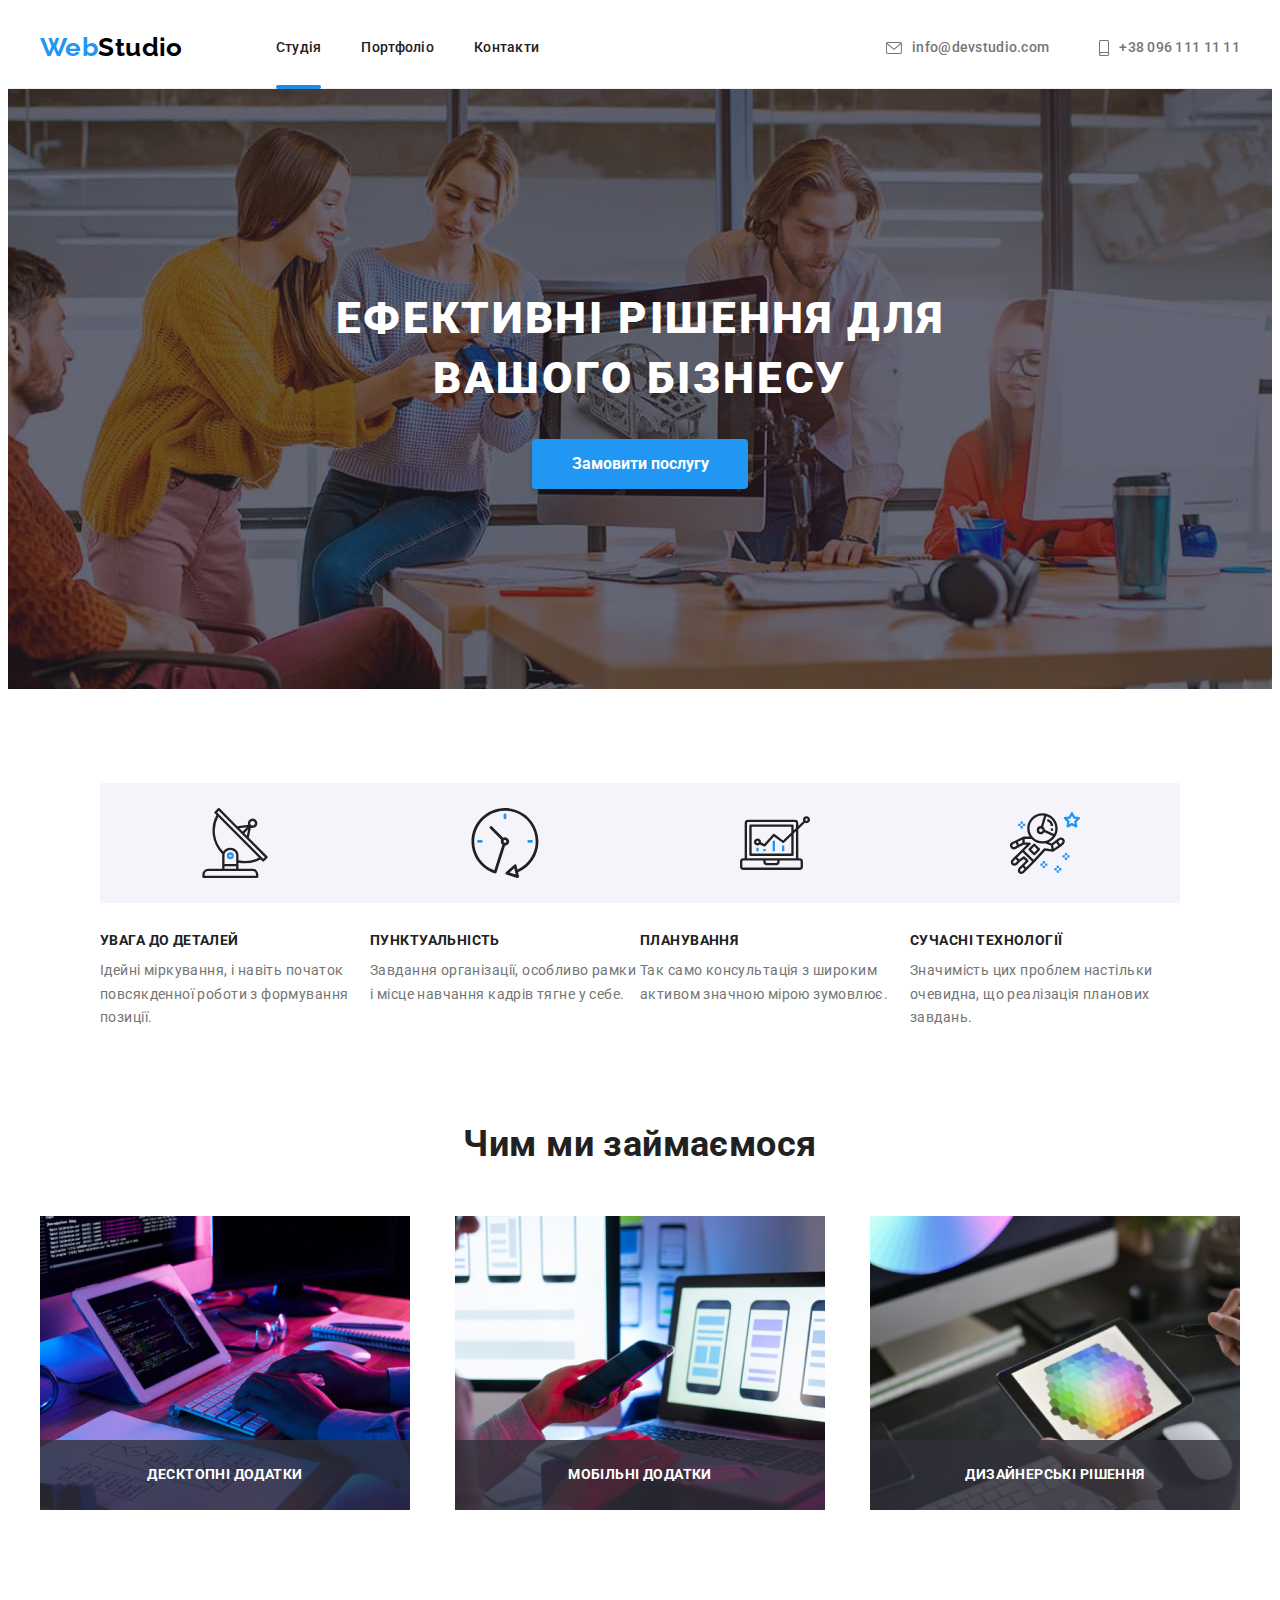
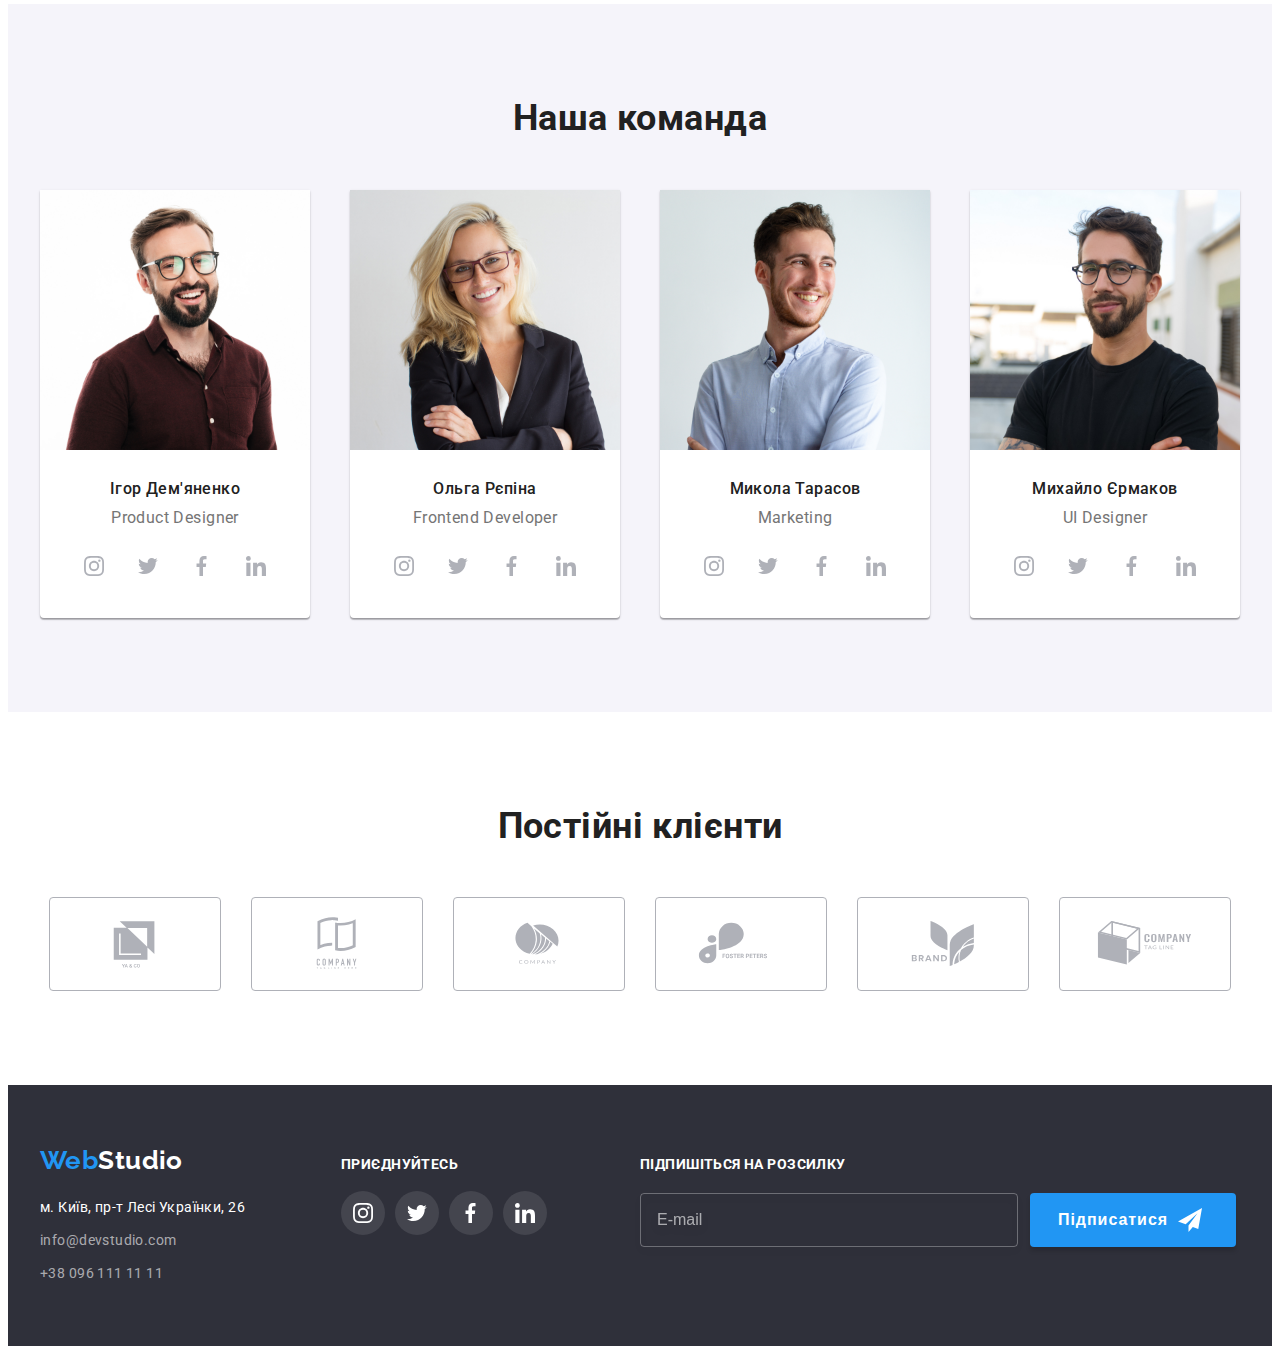
==== commit 7aa631f2: "зробим по БЕМ" ====
--- a/index.html
+++ b/index.html
@@ -14,29 +14,34 @@
 	<link rel="stylesheet" href="https://cdnjs.cloudflare.com/ajax/libs/modern-normalize/1.1.0/modern-normalize.min.css"
 		integrity="sha512-wpPYUAdjBVSE4KJnH1VR1HeZfpl1ub8YT/NKx4PuQ5NmX2tKuGu6U/JRp5y+Y8XG2tV+wKQpNHVUX03MfMFn9Q=="
 		crossorigin="anonymous" referrerpolicy="no-referrer" />
-	<link rel="stylesheet" href="./css/styles.css">
+		<link rel="stylesheet" href="./css/styles.css">
 </head>
 
 <body>
 	<header class="header">
-		<div class="container nav-container">
-			<nav class="main-nav">
-				<a class="logo" href="./index.html"><span class="text-logo">Web</span>Studio</a>
-				<ul class="social-links">
-					<li class="side-nav-item"><a href="./index.html" class="link current current-activ active">Студія</a>
-					</li>
-					<li class="side-nav-item"><a href="./portfolio.html" class="link current-activ active">Портфоліо</a></li>
-					<li class="side-nav-item"><a href="#" class="link active current-activ">Контакти</a></li>
+		<div class="container header__container">
+			<nav class="header__nav">
+				<a class="logo" href="./index.html"><span class="logo--span">Web</span>Studio</a>
+				<ul class="header__search">
+					<li class="header__search-item"><a href="./index.html"
+							class="header__link header__search--current header__search--current-activ active">Студія</a>
+					</li>
+					<li class="header__search-item"><a href="./portfolio.html"
+							class="header__link header__search--current-activ active">Портфоліо</a></li>
+					<li class="header__search-item"><a href="#"
+							class="header__link header__search--current-activ active">Контакти</a></li>
 				</ul>
 			</nav>
-			<ul class="contacts">
-				<li class="side-nav-contact">
-					<a href="mailto:info@devstudio.com" class="contact active"><svg class="icon-svg" width="16" height="12">
+			<ul class="header__contacts">
+				<li class="header__contacts-item">
+					<a href="mailto:info@devstudio.com" class="header__contacts-link active"><svg class="header__icon"
+							width="16" height="12">
 							<use href="./images/icons.svg#envelope"></use>
 						</svg>info@devstudio.com</a>
 				</li>
-				<li class="side-nav-contact">
-					<a href="tel:+380961111111" class="contact active"><svg class="icon-svg" width="10" height="16">
+				<li class="header__contacts-item">
+					<a href="tel:+380961111111" class="header__contacts-link active"><svg class="header__icon" width="10"
+							height="16">
 							<use href="./images/icons.svg#smartphone"></use>
 						</svg>+38 096 111 11 11</a>
 				</li>
@@ -44,201 +49,196 @@
 		</div>
 	</header>
 	<main class="main">
-		<section class="section hero">
-			<div class="container-fluid">
-				<div class="container">
-					<div class="container-content">
-						<h1 class="title-text">
-							Ефективні рішення для вашого бізнесу
-						</h1>
-						<button type="button" class="button active main-btn" data-modal-open>Замовити послугу</button>
-					</div>
+		<section class="section main__hero">
+			<div class="container">
+				<div class="main__hero-content">
+					<h1 class="main__title">
+						Ефективні рішення для вашого бізнесу
+					</h1>
+					<button class="main__btn" type="button" data-modal-open>Замовити послугу</button>
 				</div>
 			</div>
 		</section>
 		<section class="section features">
 			<div class="container">
 				<h2 class="visually-hidden">Наші послуги</h2>
-				<ul class="features-list">
-					<li class="list">
-						<div class="style-icons"><svg class="service-icons" width="70" height="70">
+				<ul class="features__list">
+					<li class="features__item">
+						<div class="features__style-icons"><svg class="features__icon" width="70" height="70">
 								<use href="./images/icons.svg#antenna"></use>
 							</svg></div>
-						<h3 class="features-title">УВАГА ДО ДЕТАЛЕЙ</h3>
-						<p class="features-subtitle">Ідейні міркування, і навіть початок повсякденної роботи з формування
+						<h3 class="features__title">УВАГА ДО ДЕТАЛЕЙ</h3>
+						<p class="features__subtitle">Ідейні міркування, і навіть початок повсякденної роботи з формування
 							позиції.</p>
 					</li>
-					<li class="list">
-						<div class="style-icons"><svg class="service-icons" width="70" height="70">
+					<li class="features__item">
+						<div class="features__style-icons"><svg class="features__icon" width="70" height="70">
 								<use href="./images/icons.svg#clock"></use>
 							</svg></div>
-						<h3 class="features-title">ПУНКТУАЛЬНІСТЬ</h3>
-						<p class="features-subtitle">Завдання організації, особливо рамки і місце навчання кадрів тягне у
+						<h3 class="features__title">ПУНКТУАЛЬНІСТЬ</h3>
+						<p class="features__subtitle">Завдання організації, особливо рамки і місце навчання кадрів тягне у
 							себе.
 						</p>
 					</li>
-					<li class="list">
-						<div class="style-icons"><svg class="service-icons" width="70" height="70">
+					<li class="features__item">
+						<div class="features__style-icons"><svg class="features__icon" width="70" height="70">
 								<use href="./images/icons.svg#diagram"></use>
 							</svg></div>
-						<h3 class="features-title">ПЛАНУВАННЯ</h3>
-						<p class="features-subtitle">Так само консультація з широким активом значною мірою зумовлює.</p>
-					</li>
-					<li class="list">
-						<div class="style-icons"><svg class="service-icons" width="70" height="70">
+						<h3 class="features__title">ПЛАНУВАННЯ</h3>
+						<p class="features__subtitle">Так само консультація з широким активом значною мірою зумовлює.</p>
+					</li>
+					<li class="features__item">
+						<div class="features__style-icons"><svg class="features__icon" width="70" height="70">
 								<use href="./images/icons.svg#astronaut"></use>
 							</svg></div>
-						<h3 class="features-title">СУЧАСНІ ТЕХНОЛОГІЇ</h3>
-						<p class="features-subtitle">Значимість цих проблем настільки очевидна, що реалізація планових
+						<h3 class="features__title">СУЧАСНІ ТЕХНОЛОГІЇ</h3>
+						<p class="features__subtitle">Значимість цих проблем настільки очевидна, що реалізація планових
 							завдань.
 						</p>
 					</li>
 				</ul>
 			</div>
 		</section>
-		<section class="section work-list">
+		<section class="section work">
 			<div class="container">
-				<h2 class="work-title title-head">Чим ми займаємося</h2>
-				<ul class="work-list-colum">
-					<li class="list">
-						<div class="label"><img class="img-list" width="370" src="images/employment/box1.jpg"
+				<h2 class="title-content">Чим ми займаємося</h2>
+				<ul class="work__list">
+					<li class="work__item">
+						<div class="work__label"><img class="img-list" width="370" src="images/employment/box1.jpg"
 								alt="працюючи за столом в офісі">
-							<p class="labee-text">Десктопні додатки</p>
-						</div>
-					</li>
-					<li class="list">
-						<div class="label"><img class="img-list" width="370" src="images/employment/box2.jpg"
+							<p class="work__subtitle">Десктопні додатки</p>
+						</div>
+					</li>
+					<li class="work__item">
+						<div class="work__label"><img class="work__img" width="370" src="images/employment/box2.jpg"
 								alt="робочий інтерфейс мобільних телефонів">
 
-							<p class="labee-text">Мобільні додатки</p>
-						</div>
-					</li>
-					<li class="list">
-						<div class="label"><img class="img-list" width="370" src="images/employment/box3.jpg"
+							<p class="work__subtitle">Мобільні додатки</p>
+						</div>
+					</li>
+					<li class="work__item">
+						<div class="work__label"><img class="work__img" width="370" src="images/employment/box3.jpg"
 								alt="робочий графічний планшет вибору кольору">
-							<p class="labee-text">Дизайнерські рішення</p>
+							<p class="work__subtitle">Дизайнерські рішення</p>
 						</div>
 					</li>
 				</ul>
 			</div>
 		</section>
-		<section class="section team-list">
+		<section class="section team">
 			<div class="container">
-				<h2 class="team-title title-head">Наша команда</h2>
-				<ul class="team-card">
-					<li class="team-card-list">
-						<img class="img-list" width="270" src="images/team-card/card1.jpg" alt="Ігор Дем'яненко">
-						<div class="card-content">
-							<h3 class="team-subtitle">Ігор Дем'яненко</h3>
-							<p class="team-card-indent">Product Designer</p>
-							<ul class="social list">
-								<li class="social-item"><a class="socials-link" href="#" target="_blank"
-										rel="nofollow noopener noreferrer" aria-label="інстаграм"><svg class="social-icons"
+				<h2 class="title-content">Наша команда</h2>
+				<ul class="team__card">
+					<li class="team__list">
+						<img class="team__foto" width="270" src="images/team-card/card1.jpg" alt="Ігор Дем'яненко">
+						<div class="team__card--content">
+							<h3 class="team__card-title">Ігор Дем'яненко</h3>
+							<p class="team__card-subtitle">Product Designer</p>
+							<ul class="team__labels">
+								<li class="team__social-item"><a class="team__social-links" href="#" target="_blank"
+										rel="nofollow noopener noreferrer" aria-label="інстаграм"><svg class="team__social-icons"
 											width="20" height="20">
 											<use href="./images/icons.svg#instagram"></use>
 										</svg></a></li>
-								<li class="social-item"><a class="socials-link" href="#" target="_blank"
-										rel="nofollow noopener noreferrer" aria-label="твітер"><svg class="social-icons"
+								<li class="team__social-item"><a class="team__social-links" href="#" target="_blank"
+										rel="nofollow noopener noreferrer" aria-label="твітер"><svg class="team__social-icons"
 											width="20" height="20">
 											<use href="./images/icons.svg#twitter"></use>
 										</svg></a></li>
-								<li class="social-item"><a class="socials-link" href="#" target="_blank"
-										rel="nofollow noopener noreferrer" aria-label="фейсбук"><svg class="social-icons"
+								<li class="team__social-item"><a class="team__social-links" href="#" target="_blank"
+										rel="nofollow noopener noreferrer" aria-label="фейсбук"><svg class="team__social-icons"
 											width="20" height="20">
 											<use href="./images/icons.svg#facebook"></use>
 										</svg></a></li>
-								<li class="social-item"><a class="socials-link" href="#" target="_blank"
-										rel="nofollow noopener noreferrer" aria-label="линкедин"><svg class="social-icons"
+								<li class="team__social-item"><a class="team__social-links" href="#" target="_blank"
+										rel="nofollow noopener noreferrer" aria-label="линкедин"><svg class="team__social-icons"
 											width="20" height="20">
 											<use href="./images/icons.svg#linkedin"></use>
 										</svg></a></li>
 							</ul>
 						</div>
-
-					</li>
-					<li class="team-card-list">
-						<img class="img-list" width="270" src="images/team-card/card2.jpg" alt="Ольга Рєпіна">
-						<div class="card-content">
-							<h3 class="team-subtitle">Ольга Рєпіна</h3>
-							<p class="team-card-indent">Frontend Developer</p>
-							<ul class="social list">
-								<li class="social-item"><a class="socials-link" href="#" target="_blank"
-										rel="nofollow noopener noreferrer" aria-label="інстаграм"><svg class="social-icons"
+					</li>
+					<li class="team__list">
+						<img class="team__foto" width="270" src="images/team-card/card2.jpg" alt="Ольга Рєпіна">
+						<div class="team__card--content">
+							<h3 class="team__card-title">Ольга Рєпіна</h3>
+							<p class="team__card-subtitle">Frontend Developer</p>
+							<ul class="team__labels">
+								<li class="team__social-item"><a class="team__social-links" href="#" target="_blank"
+										rel="nofollow noopener noreferrer" aria-label="інстаграм"><svg class="team__social-icons"
 											width="20" height="20">
 											<use href="./images/icons.svg#instagram"></use>
-										</svg></a></li>
-								<li class="social-item"><a class="socials-link" href="#" target="_blank"
-										rel="nofollow noopener noreferrer" aria-label="твітер"><svg class="social-icons"
+										</svg></a>
+								</li>
+								<li class="team__social-item"><a class="team__social-links" href="#" target="_blank"
+										rel="nofollow noopener noreferrer" aria-label="твітер"><svg class="team__social-icons"
 											width="20" height="20">
 											<use href="./images/icons.svg#twitter"></use>
 										</svg></a></li>
-								<li class="social-item"><a class="socials-link" href="#" target="_blank"
-										rel="nofollow noopener noreferrer" aria-label="фейсбук"><svg class="social-icons"
+								<li class="team__social-item"><a class="team__social-links" href="#" target="_blank"
+										rel="nofollow noopener noreferrer" aria-label="фейсбук"><svg class="team__social-icons"
 											width="20" height="20">
 											<use href="./images/icons.svg#facebook"></use>
 										</svg></a></li>
-								<li class="social-item"><a class="socials-link" href="#" target="_blank"
-										rel="nofollow noopener noreferrer" aria-label="линкедин"><svg class="social-icons"
+								<li class="team__social-item"><a class="team__social-links" href="#" target="_blank"
+										rel="nofollow noopener noreferrer" aria-label="линкедин"><svg class="team__social-icons"
 											width="20" height="20">
 											<use href="./images/icons.svg#linkedin"></use>
 										</svg></a></li>
 							</ul>
-						</div>
-
-					</li>
-					<li class="team-card-list">
-						<img class="img-list" width="270" src="images/team-card/card3.jpg" alt="Микола Тарасов">
-						<div class="card-content">
-							<h3 class="team-subtitle">Микола Тарасов</h3>
-							<p class="team-card-indent">Marketing</p>
-							<ul class="social list">
-								<li class="social-item"><a class="socials-link" href="#" target="_blank"
-										rel="nofollow noopener noreferrer" aria-label="інстаграм"><svg class="social-icons"
+					</li>
+					<li class="team__list">
+						<img class="team__foto" width="270" src="images/team-card/card3.jpg" alt="Микола Тарасов">
+						<div class="team__card--content">
+							<h3 class="team__card-title">Микола Тарасов</h3>
+							<p class="team__card-subtitle">Marketing</p>
+							<ul class="team__labels">
+								<li class="team__social-item"><a class="team__social-links" href="#" target="_blank"
+										rel="nofollow noopener noreferrer" aria-label="інстаграм"><svg class="team__social-icons"
 											width="20" height="20">
 											<use href="./images/icons.svg#instagram"></use>
 										</svg></a></li>
-								<li class="social-item"><a class="socials-link" href="#" target="_blank"
-										rel="nofollow noopener noreferrer" aria-label="твітер"><svg class="social-icons"
+								<li class="team__social-item"><a class="team__social-links" href="#" target="_blank"
+										rel="nofollow noopener noreferrer" aria-label="твітер"><svg class="team__social-icons"
 											width="20" height="20">
 											<use href="./images/icons.svg#twitter"></use>
 										</svg></a></li>
-								<li class="social-item"><a class="socials-link" href="#" target="_blank"
-										rel="nofollow noopener noreferrer" aria-label="фейсбук"><svg class="social-icons"
+								<li class="team__social-item"><a class="team__social-links" href="#" target="_blank"
+										rel="nofollow noopener noreferrer" aria-label="фейсбук"><svg class="team__social-icons"
 											width="20" height="20">
 											<use href="./images/icons.svg#facebook"></use>
 										</svg></a></li>
-								<li class="social-item"><a class="socials-link" href="#" target="_blank"
-										rel="nofollow noopener noreferrer" aria-label="линкедин"><svg class="social-icons"
+								<li class="team__social-item"><a class="team__social-links" href="#" target="_blank"
+										rel="nofollow noopener noreferrer" aria-label="линкедин"><svg class="team__social-icons"
 											width="20" height="20">
 											<use href="./images/icons.svg#linkedin"></use>
 										</svg></a></li>
 							</ul>
 						</div>
-
-					</li>
-					<li class="team-card-list">
-						<img class="img-list" width="270" src="images/team-card/card4.jpg" alt="Михайло Єрмаков">
-						<div class="card-content">
-							<h3 class="team-subtitle">Михайло Єрмаков</h3>
-							<p class="team-card-indent">UI Designer</p>
-							<ul class="social list">
-								<li class="social-item"><a class="socials-link" href="#" target="_blank"
-										rel="nofollow noopener noreferrer" aria-label="інстаграм"><svg class="social-icons"
+					</li>
+					<li class="team__list">
+						<img class="team__foto" width="270" src="images/team-card/card4.jpg" alt="Михайло Єрмаков">
+						<div class="team__card--content">
+							<h3 class="team__card-title">Михайло Єрмаков</h3>
+							<p class="team__card-subtitle">UI Designer</p>
+							<ul class="team__labels">
+								<li class="team__social-item"><a class="team__social-links" href="#" target="_blank"
+										rel="nofollow noopener noreferrer" aria-label="інстаграм"><svg class="team__social-icons"
 											width="20" height="20">
 											<use href="./images/icons.svg#instagram"></use>
 										</svg></a></li>
-								<li class="social-item"><a class="socials-link" href="#" target="_blank"
-										rel="nofollow noopener noreferrer" aria-label="твітер"><svg class="social-icons"
+								<li class="team__social-item"><a class="team__social-links" href="#" target="_blank"
+										rel="nofollow noopener noreferrer" aria-label="твітер"><svg class="team__social-icons"
 											width="20" height="20">
 											<use href="./images/icons.svg#twitter"></use>
 										</svg></a></li>
-								<li class="social-item"><a class="socials-link" href="#" target="_blank"
-										rel="nofollow noopener noreferrer" aria-label="фейсбук"><svg class="social-icons"
+								<li class="team__social-item"><a class="team__social-links" href="#" target="_blank"
+										rel="nofollow noopener noreferrer" aria-label="фейсбук"><svg class="team__social-icons"
 											width="20" height="20">
 											<use href="./images/icons.svg#facebook"></use>
 										</svg></a></li>
-								<li class="social-item"><a class="socials-link" href="#" target="_blank"
-										rel="nofollow noopener noreferrer" aria-label="линкедин"><svg class="social-icons"
+								<li class="team__social-item"><a class="team__social-links" href="#" target="_blank"
+										rel="nofollow noopener noreferrer" aria-label="линкедин"><svg class="team__social-icons"
 											width="20" height="20">
 											<use href="./images/icons.svg#linkedin"></use>
 										</svg></a></li>
@@ -250,36 +250,35 @@
 		</section>
 		<section class="section clients">
 			<div class="container">
-				<h2 class="title-head">Постійні клієнти
-				</h2>
-				<ul class="client">
-					<li class="client-list"><a href="#" target="_blank" class="client-icon"
-							rel="nofollow noopener noreferrer" aria-label="логотип компанії"><svg class="client-item"
+				<h2 class="title-content">Постійні клієнти</h2>
+				<ul class="clients__list">
+					<li class="clients-item"><a href="#" target="_blank" class="clients__icon"
+							rel="nofollow noopener noreferrer" aria-label="логотип компанії"><svg class="clients__label"
 								width="106" height="60">
 								<use href="./images/icons.svg#client1"></use>
 							</svg></a></li>
-					<li class="client-list"><a href="#" target="_blank" class="client-icon"
-							rel="nofollow noopener noreferrer" aria-label="логотип компанії"><svg class="client-item"
+					<li class="clients-item"><a href="#" target="_blank" class="clients__icon"
+							rel="nofollow noopener noreferrer" aria-label="логотип компанії"><svg class="clients__label"
 								width="106" height="60">
 								<use href="./images/icons.svg#client2"></use>
 							</svg></a></li>
-					<li class="client-list"><a href="#" target="_blank" class="client-icon"
-							rel="nofollow noopener noreferrer" aria-label="логотип компанії"><svg class="client-item"
+					<li class="clients-item"><a href="#" target="_blank" class="clients__icon"
+							rel="nofollow noopener noreferrer" aria-label="логотип компанії"><svg class="clients__label"
 								width="106" height="60">
 								<use href="./images/icons.svg#client3"></use>
 							</svg></a></li>
-					<li class="client-list"><a href="#" target="_blank" class="client-icon"
-							rel="nofollow noopener noreferrer" aria-label="логотип компанії"><svg class="client-item"
+					<li class="clients-item"><a href="#" target="_blank" class="clients__icon"
+							rel="nofollow noopener noreferrer" aria-label="логотип компанії"><svg class="clients__label"
 								width="106" height="60">
 								<use href="./images/icons.svg#client4"></use>
 							</svg></a></li>
-					<li class="client-list"><a href="#" target="_blank" class="client-icon"
-							rel="nofollow noopener noreferrer" aria-label="логотип компанії"><svg class="client-item"
+					<li class="clients-item"><a href="#" target="_blank" class="clients__icon"
+							rel="nofollow noopener noreferrer" aria-label="логотип компанії"><svg class="clients__label"
 								width="106" height="60">
 								<use href="./images/icons.svg#client5"></use>
 							</svg></a></li>
-					<li class="client-list"><a href="#" target="_blank" class="client-icon"
-							rel="nofollow noopener noreferrer" aria-label="логотип компанії"><svg class="client-item"
+					<li class="clients-item"><a href="#" target="_blank" class="clients__icon"
+							rel="nofollow noopener noreferrer" aria-label="логотип компанії"><svg class="clients__label"
 								width="106" height="60">
 								<use href="./images/icons.svg#client6"></use>
 							</svg></a></li>
@@ -287,54 +286,56 @@
 			</div>
 		</section>
 	</main>
-	<footer class="footer-list">
-		<div class="container footer-container">
-			<div class="footer-content-container">
-				<a class="logo address-logo" href="./index.html"><span class="text-logo">Web</span>Studio</a>
-				<address class="address-list">
-					<ul class="addres-list-colum">
-						<li class="list"><a href="https://goo.gl/maps/TS7uWYY3xtXyC8b88" class="address-map active">м. Київ,
+	<footer class="footer">
+		<div class="container footer--container">
+			<div class="footer__content--container">
+				<a class="logo footer__logo" href="./index.html"><span class="footer__logo-span">Web</span>Studio</a>
+				<address class="footer__address">
+					<ul class="footer__address-list">
+						<li class="footer__address-item"><a href="https://goo.gl/maps/TS7uWYY3xtXyC8b88"
+								class="footer__link--color  active">м. Київ,
 								пр-т
 								Лесі
 								Українки,
 								26</a>
 						</li>
-						<li class="list"><a href="mailto:info@devstudio.com"
-								class="footer-contact active">info@devstudio.com</a>
+						<li class="footer__address-item"><a href="mailto:info@devstudio.com"
+								class="footer__link active">info@devstudio.com</a>
 						</li>
-						<li class="list"><a href="tel:+380961111111" class="footer-contact active">+38 096 111 11 11</a></li>
+						<li class="footer__address-item"><a href="tel:+380961111111" class="footer__link active">+38 096 111
+								11 11</a></li>
 					</ul>
 				</address>
 			</div>
-			<div class="join">
-				<p class="join-text">приєднуйтесь</p>
-				<ul class="join-list">
-					<li class="join-item"><a href="#" class="join-icon" rel="nofollow noopener noreferrer"
-							aria-label="інстаграм"><svg class="linc-icon" width="20" height="20">
+			<div class="footer-join">
+				<p class="footer-join__lead">приєднуйтесь</p>
+				<ul class="footer-join__list">
+					<li class="footer-join__item"><a href="#" class="footer-join__icon" rel="nofollow noopener noreferrer"
+							aria-label="інстаграм"><svg class="footer-join__label" width="20" height="20">
 								<use href="./images/icons.svg#instagram"></use>
 							</svg></a></li>
-					<li class="join-item"><a href="#" class="join-icon" rel="nofollow noopener noreferrer"
-							aria-label="твітер"><svg class="linc-icon" width="20" height="20">
+					<li class="footer-join__item"><a href="#" class="footer-join__icon" rel="nofollow noopener noreferrer"
+							aria-label="твітер"><svg class="footer-join__label" width="20" height="20">
 								<use href="./images/icons.svg#twitter"></use>
 							</svg></a></li>
-					<li class="join-item"><a href="#" class="join-icon" rel="nofollow noopener noreferrer"
-							aria-label="фейсбук"><svg class="linc-icon" width="20" height="20">
+					<li class="footer-join__item"><a href="#" class="footer-join__icon" rel="nofollow noopener noreferrer"
+							aria-label="фейсбук"><svg class="footer-join__label" width="20" height="20">
 								<use href="./images/icons.svg#facebook"></use>
 							</svg></a></li>
-					<li class="join-item"><a href="#" class="join-icon" rel="nofollow noopener noreferrer"
-							aria-label="линкедин"><svg class="linc-icon" width="20" height="20">
+					<li class="footer-join__item"><a href="#" class="footer-join__icon" rel="nofollow noopener noreferrer"
+							aria-label="линкедин"><svg class="footer-join__label" width="20" height="20">
 								<use href="./images/icons.svg#linkedin"></use>
 							</svg></a></li>
 				</ul>
 			</div>
-			<div class="footer-mail">
-				<p class="email-title">Підпишіться на розсилку</p>
-				<form class="email-form">
+			<div class="footer-subscribe">
+				<p class="footer-subscribe__titl">Підпишіться на розсилку</p>
+				<form class="footer-subscribe__form">
 					<label>
-						<input class="footer-input" type="email" name="footer-email" placeholder="E-mail">
+						<input class="footer-subscribe__input" type="email" name="footer-email" placeholder="E-mail">
 					</label>
-					<button class="email-btn" type="submit">
-						Підписатися <svg class="email-icon" width="24" height="24">
+					<button class="footer-subscribe__btn" type="submit">
+						Підписатися <svg class="footer-subscribe__btn-icon" width="24" height="24">
 							<use href="./images/icons.svg#icon-send"></use>
 						</svg></button>
 				</form>
@@ -343,49 +344,50 @@
 	</footer>
 	<div class="backdrop is-hidden" data-modal>
 		<div class="modal">
-			<button class="close-btn" type="button" data-modal-close><svg class="close-btn-icon" width="18" height="18">
+			<button class="modal__close-btn" type="button" data-modal-close><svg class="modal__icon-btn" width="18"
+					height="18">
 					<use href="./images/icons.svg#icon-close"></use>
 				</svg>
 			</button>
-			<p class="modal-title">Залиште свої дані, ми вам передзвонимо</p>
-			<form class="madal-form">
-				<div class="form-group">
-					<label class="form-fild">
-						<span class="form-label">Ім'я</span>
-						<input class="form-iput" type="text" name="user-name">
-						<svg class="form-icon" width="18" height="18">
+			<p class="modal__title">Залиште свої дані, ми вам передзвонимо</p>
+			<form class="modal__form">
+				<div class="modal__form-group">
+					<label class="modal__form-fild">
+						<span class="modal__form-label">Ім'я</span>
+						<input class="modal__form-iput" type="text" name="user-name">
+						<svg class="modal__form-icon" width="18" height="18">
 							<use href="./images/icons.svg#form-user"></use>
 						</svg>
 					</label>
-					<label class="form-fild">
-						<span class="form-label">Телефон</span>
-						<input class="form-iput" type="text" name="mobil-tel">
-						<svg class="form-icon" width="18" height="18">
+					<label class="modal__form-fild">
+						<span class="modal__form-label">Телефон</span>
+						<input class="modal__form-iput" type="text" name="mobil-tel">
+						<svg class="modal__form-icon" width="18" height="18">
 							<use href="./images/icons.svg#form-phone"></use>
 						</svg>
 					</label>
-					<label class="form-fild">
-						<span class="form-label">Пошта</span>
-						<input class="form-iput" type="text" name="mail-modal">
-						<svg class="form-icon" width="18" height="18">
+					<label class="modal__form-fild">
+						<span class="modal__form-label">Пошта</span>
+						<input class="modal__form-iput" type="text" name="mail-modal">
+						<svg class="modal__form-icon" width="18" height="18">
 							<use href="./images/icons.svg#form-mail"></use>
 						</svg>
 					</label>
-					<label class="form-fild fild">
-						<span class="form-label">Коментар</span>
-						<textarea class="form-massage" name="comment" rows="10" placeholder="Введіть текст"></textarea>
+					<label class="modal__form-fild fild">
+						<span class="modal__form-label">Коментар</span>
+						<textarea class="modal__form-message" name="comment" rows="10" placeholder="Введіть текст"></textarea>
 					</label>
-					<div class="group">
-						<label class="form-agreement">
-							<input class="form-chekbox" type="checkbox" name="policies">
-							<svg class="form-checkbox-icon" width="16" height="15">
-								<use class="unchecked" href="./images/icons.svg#form-unchecked"></use>
-								<use class="checked" href="./images/icons.svg#form-check"></use>
+					<div class="modal__group">
+						<label class="modal__agreement">
+							<input class="modal__chekbox" type="checkbox" name="policies">
+							<svg class="modal__checkbox-icon" width="16" height="15">
+								<use class="modal__unchecked" href="./images/icons.svg#form-unchecked"></use>
+								<use class="modal__checked" href="./images/icons.svg#form-check"></use>
 							</svg>
-							<span class="form-agreement-text">Погоджуюся з розсилкою та приймаю <a class="form-agreement-link"
-									href="">Умови договору</a></span>
+							<span class="modal__agreement-text">Погоджуюся з розсилкою та приймаю <a
+									class="modal__agreement-link" href="">Умови договору</a></span>
 						</label>
-						<button class="form-btn" type="submit">Відправити</button>
+						<button class="modal__btn" type="submit">Відправити</button>
 					</div>
 				</div>
 			</form>
--- a/css/styles.css
+++ b/css/styles.css
@@ -47,12 +47,19 @@
 	display: block;
 }
 
-/* input:focus-visible {
-	outline: none;
-} */
-
-
-/* section-container */
+/*  title-content  */
+
+.title-content {
+	text-align: center;
+	font-weight: 700;
+	font-size: 36px;
+	line-height: 1.16;
+	color: var(--title-text-color);
+	margin-bottom: 50px;
+}
+
+/* section / container */
+
 .container {
 	width: 1200px;
 	padding: 0 15px;
@@ -64,49 +71,8 @@
 	padding: 94px 0;
 }
 
-/* hover focus */
-
-.active {
-	border-radius: 4px;
-	color: var(--title-text-color);
-
-
-	transition: background-color var(--transition-ms-cubic),
-		color var(--transition-ms-cubic);
-}
-
-.active:focus,
-.active:hover {
-	color: var(--accent-color);
-}
-
-.hero .button:focus,
-.hero .button:hover {
-	background-color: var(--accent-colot-hero);
-}
-
-.button {
-	font-family: inherit;
-	border: none;
-	cursor: pointer;
-	display: inline-block;
-
-	transition: background-color var(--transition-ms-cubic);
-}
-
-.button:hover,
-.button:focus {
-	background: var(--accent-color);
-	color: var(--white-color);
-}
-
-
-.search-form .active:hover,
-.search-form .active:focus {
-	box-shadow: 0px 3px 1px rgba(0, 0, 0, 0.1), 0px 1px 2px rgba(0, 0, 0, 0.08), 0px 2px 2px rgba(0, 0, 0, 0.12);
-}
-
-/* visually-hidden */
+/*  hidden */
+
 .visually-hidden {
 	position: absolute;
 	width: 1px;
@@ -118,171 +84,159 @@
 	overflow: hidden;
 }
 
-/* Header */
-.icon-svg {
-	margin-right: 10px;
-	fill: currentColor;
-}
-
-.header {
-	border-bottom: var(--border-card);
-}
-
-.current::after {
-	position: absolute;
-	bottom: 0;
-	left: 0;
-	content: "";
-	display: block;
-	width: 100%;
-	height: 4px;
-	margin-bottom: -1px;
-
-	border-radius: 2px;
-	background-color: var(--accent-colot-hero);
-}
-
-.current-activ::before {
-	content: "";
-	position: absolute;
-	bottom: 0;
-	left: 0;
-	display: block;
-	width: 100%;
-	height: 4px;
-	background-color: var(--accent-colot-hero);
-
-	margin-bottom: -1px;
-	border-radius: 2px;
-
-	transform: scale(0);
-	transition: transform var(--transition-ms-cubic);
-}
-
-.current-activ:hover::before,
-.current-activ:focus::before {
-	transform: scale(1);
-}
-
-
-/* Nav */
+/*  logo  */
+
 .logo {
-	color: var(--logo-color-black);
 	font-family: 'Raleway', sans-serif;
 	font-weight: 700;
 	font-size: 26px;
 	line-height: 1.19;
 	text-decoration: none;
+
 	display: flex;
 	align-items: center;
 	padding-top: 24px;
 	padding-bottom: 25px;
-}
-
-.main-nav {
-	display: flex;
-}
-
-.nav-container {
-	display: flex;
-	align-items: center;
-}
-
-.link {
-	padding-top: 32px;
-	padding-bottom: 32px;
-	display: block;
-
+
+	color: var(--logo-color-black);
+}
+
+.logo--span {
+	color: var(--accent-color);
+}
+
+/*  activ  */
+
+.active {
+	border-radius: 4px;
 	color: var(--title-text-color);
-	text-decoration: none;
-
-}
-
-.social-links .link.current {
+
+	transition: background-color var(--transition-ms-cubic),
+		color var(--transition-ms-cubic);
+}
+
+.active:focus,
+.active:hover {
 	color: var(--accent-color);
 }
 
-.address-logo {
-	color: var(--white-color);
-	margin-bottom: 20px;
-	display: block;
-	padding: 0;
-
-}
-
-.text-logo {
-	color: var(--accent-color);
-}
-
-.social-links {
+/* header */
+.header {
+	border-bottom: var(--border-card);
+}
+
+.header__container {
+	display: flex;
+	align-items: center;
+}
+
+.header__nav {
+	display: flex;
+}
+
+
+.header__search {
 	font-weight: 500;
 	line-height: 1.14;
 	letter-spacing: 0.02em;
 	list-style: none;
+
 	display: flex;
 	margin-left: 93px;
 }
 
-.side-nav-item {
+.header__search-item {
 	position: relative;
 }
 
-.social-links .side-nav-item:not(:last-child) {
+.header__search-item:not(:last-child) {
 	margin-right: 40px;
 }
 
-.contacts .side-nav-contact:not(:last-child) {
+.header__link {
+	padding-top: 32px;
+	padding-bottom: 32px;
+	display: block;
+
+	color: var(--title-text-color);
+	text-decoration: none;
+}
+
+.header__search--current::after {
+	position: absolute;
+	bottom: 0;
+	left: 0;
+	content: "";
+	display: block;
+	width: 100%;
+	height: 4px;
+	margin-bottom: -1px;
+
+	border-radius: 2px;
+	background-color: var(--accent-colot-hero);
+}
+
+.header__search--current-activ::before {
+	content: "";
+	position: absolute;
+	bottom: 0;
+	left: 0;
+	display: block;
+	width: 100%;
+	height: 4px;
+	background-color: var(--accent-colot-hero);
+
+	margin-bottom: -1px;
+	border-radius: 2px;
+
+	transform: scale(0);
+	transition: transform var(--transition-ms-cubic);
+}
+
+.header__search--current-activ:hover::before,
+.header__search--current-activ:focus::before {
+	transform: scale(1);
+}
+
+/*  header__contacts  */
+
+.header__contacts {
+	list-style: none;
+	display: flex;
+	margin-left: auto;
+}
+
+.header__contacts-item {
+	display: flex;
+	align-items: center;
+	align-items: baseline;
+}
+
+.header__contacts-item:not(:last-child) {
 	margin-right: 50px;
 }
 
-.side-nav-contact {
-	display: flex;
-	align-items: center;
-	align-items: baseline;
-
-}
-
-.contacts {
-	list-style: none;
-	display: flex;
-	margin-left: auto;
-}
-
-.contact {
+.header__contacts-link {
 	font-weight: 500;
 	line-height: 1.14;
 	letter-spacing: 0.02em;
+	text-decoration: none;
+	align-items: center;
+
+	display: flex;
 	color: var(--contact-color);
-	text-decoration: none;
-	align-items: center;
-	display: flex;
-}
-
-/* Main */
-.main-btn {
-	width: 216px;
-	height: 50px;
-	min-width: 216px;
-	padding: 0;
-	margin: auto;
-	justify-content: center;
-	display: flex;
-	align-items: center;
-}
-
-.title-text {
-	font-weight: 900;
-	font-size: 44px;
-	line-height: 1.36;
-	letter-spacing: 0.06em;
-	text-transform: uppercase;
-	color: var(--white-color);
-	margin-bottom: 30px;
-	max-width: 696px;
-	margin: 0 auto 30px;
-}
-
-.hero {
+}
+
+.header__icon {
+	margin-right: 10px;
+	fill: currentColor;
+}
+
+/*  main  */
+
+/*  main__hero  */
+
+.main__hero {
 	text-align: center;
 	padding-top: 200px;
 	padding-bottom: 200px;
@@ -300,131 +254,119 @@
 	background-size: cover;
 
 	background-image: linear-gradient(rgba(47, 48, 58, 0.4), rgba(47, 48, 58, 0.4)), url(../images/hero/hero.jpg);
-
-}
-
-
-.container-content {
-	justify-content: center;
-	align-items: center;
-
-}
-
-
-.hero .button {
+}
+
+.main__hero-content {
+	justify-content: center;
+	align-items: center;
+}
+
+.main__title {
+	font-weight: 900;
+	font-size: 44px;
+	line-height: 1.36;
+	letter-spacing: 0.06em;
+	text-transform: uppercase;
+	color: var(--white-color);
+	margin-bottom: 30px;
+	max-width: 696px;
+	margin: 0 auto 30px;
+}
+
+.main__btn {
 	font-weight: 700;
 	font-size: 16px;
 	line-height: 1.88;
+
+	width: 216px;
+	height: 50px;
+	min-width: 216px;
+	padding: 0;
+	margin: auto;
+	justify-content: center;
+	display: flex;
+	align-items: center;
+
+	background-color: var(--accent-color);
+	color: var(--white-color);
+
+	font-family: inherit;
+	border: none;
+	cursor: pointer;
+	display: inline-block;
+
 	box-shadow: 0px 4px 4px rgba(0, 0, 0, 0.15);
 	border-radius: 4px;
 	text-decoration: none;
-	background-color: var(--accent-color);
-	color: var(--white-color);
-}
-
-
-
-/* Section Features */
-.style-icons {
+
+	transition: background-color var(--transition-ms-cubic);
+
+}
+
+.main__btn:focus,
+.main__btn:hover {
+	background-color: var(--accent-colot-hero);
+}
+
+/*  features  */
+
+.features__list {
+	list-style: none;
+	display: flex;
+	justify-content: center;
+}
+
+.features__item {
+	max-width: 270px;
+}
+
+.features__style-icons {
 	width: 270px;
 	height: 120px;
 	margin-bottom: 30px;
 	background-color: var(--background-services-color);
-}
-
-.style-icons {
-	display: flex;
-	align-items: center;
-	justify-content: center;
-}
-
-.features-list {
-	list-style: none;
-	display: flex;
-	justify-content: center;
-}
-
-.features-list .list {
-	max-width: 270px;
-
-}
-
-
-.features-list .list:not(:last-child) {
-	margin-right: 30px;
-}
-
-.features-title {
+
+	display: flex;
+	align-items: center;
+	justify-content: center;
+}
+
+.features__title {
 	font-weight: 700;
 	line-height: 1.14;
 	font-size: 14px;
 	text-transform: uppercase;
+
+	margin-bottom: 10px;
 	color: var(--title-text-color);
-	margin-bottom: 10px;
-
-}
-
-
-.features-subtitle {
+}
+
+.features__subtitle {
 	line-height: 1.71;
 	padding: 0;
 }
 
-/* work-list  team-list */
-.socials-link {
-	display: flex;
-	align-items: center;
-	justify-content: center;
-	width: 44px;
-	height: 44px;
-	border-radius: 50%;
-
-	color: var(--fill-color);
-	background-color: var(--white-color);
-
-	transition: background-color var(--transition-ms-cubic);
-}
-
-.social-icons {
-	fill: currentColor;
-}
-
-.socials-link:hover,
-.socials-link:focus {
-	color: var(--white-color);
-	background-color: var(--accent-color);
-
-}
-
-.label {
+/*  work  */
+
+.work {
+	padding-top: 0;
+}
+
+.work__list {
+	list-style: none;
+	display: flex;
+	justify-content: space-between;
+}
+
+.work__label {
 	position: relative;
 }
 
-.social {
-	gap: 10px;
-	display: flex;
-	text-align: center;
-	justify-content: center;
-}
-
-.work-list {
-	padding-top: 0;
-}
-
-.work-list-colum {
-	list-style: none;
-	display: flex;
-	justify-content: space-between;
-}
-
-
-.work-list-colum .img-list {
-	display: block;
-}
-
-
-
-.labee-text {
+.work__img {
+	display: block;
+}
+
+.work__subtitle {
 	position: absolute;
 	bottom: 0;
 	left: 0;
@@ -445,71 +387,19 @@
 	background-color: rgba(47, 48, 58, 0.8);
 }
 
-
-.title-head {
-	text-align: center;
-	font-weight: 700;
-	font-size: 36px;
-	line-height: 1.16;
-	color: var(--title-text-color);
-	margin-bottom: 50px;
-}
-
-/* clients */
-.client {
-	display: flex;
-	text-align: center;
-	justify-content: center;
-	align-items: center;
-	gap: 30px;
-
-}
-
-
-.client-icon {
-	display: flex;
-	width: 170px;
-	height: 92px;
-	justify-content: center;
-	align-items: center;
-
-	border: 1px solid #AFB1B8;
-	border-radius: 4px;
-	color: var(--fill-color);
-
-	transition: background-color var(--transition-ms-cubic),
-		color var(--transition-ms-cubic);
-}
-
-.client-item {
-	fill: currentColor;
-}
-
-.client-icon:hover,
-.client-icon:focus {
-	border-color: var(--accent-color);
-	color: var(--accent-color);
-}
-
-
-
-
-/* team-list */
-.team-card-list .img-list {
-	display: block;
-}
-
-.team-card {
+/*  team  */
+
+.team {
+	background: var(--background-team-color);
+}
+
+.team__card {
 	display: flex;
 	justify-content: space-between;
 	flex-wrap: wrap;
 }
 
-.team-list {
-	background: var(--background-team-color);
-}
-
-.team-card-list {
+.team__list {
 	min-height: 368px;
 	min-width: 270px;
 
@@ -519,21 +409,16 @@
 	list-style: none;
 }
 
-.list-info {
-	padding-bottom: 30px;
-	display: block;
-	text-align: center;
-
-
-}
-
-.card-content {
+.team__foto {
+	display: block;
+}
+
+.team__card--content {
 	padding-top: 30px;
 	margin-bottom: 30px;
 }
 
-
-.team-subtitle {
+.team__card-title {
 	font-weight: 500;
 	font-size: 16px;
 	line-height: 1.18;
@@ -542,7 +427,7 @@
 	margin-bottom: 10px;
 }
 
-.team-card-indent {
+.team__card-subtitle {
 	font-size: 16px;
 	line-height: 1.18;
 	text-align: center;
@@ -550,69 +435,155 @@
 	margin-bottom: 16px;
 }
 
-/* Footer */
-.footer-container {
-	display: flex;
-	align-items: baseline;
-}
-
-.addres-list-colum {
-	width: 231px;
-	list-style: none;
-	display: block;
-}
-
-.footer-list {
+.team__social-links {
+	display: flex;
+	align-items: center;
+	justify-content: center;
+	width: 44px;
+	height: 44px;
+	border-radius: 50%;
+
+	color: var(--fill-color);
+	background-color: var(--white-color);
+
+	transition: background-color var(--transition-ms-cubic);
+}
+
+.team__social-links:hover,
+.team__social-links:focus {
+	color: var(--white-color);
+	background-color: var(--accent-color);
+}
+
+.team__social-icons {
+	fill: currentColor;
+}
+
+.team__labels {
+	gap: 10px;
+	display: flex;
+	text-align: center;
+	justify-content: center;
+}
+
+/*  clients  */
+
+.clients__list {
+	display: flex;
+	text-align: center;
+	justify-content: center;
+	align-items: center;
+	gap: 30px;
+
+}
+
+.clients__icon {
+	display: flex;
+	width: 170px;
+	height: 92px;
+	justify-content: center;
+	align-items: center;
+
+	border: 1px solid #AFB1B8;
+	border-radius: 4px;
+	color: var(--fill-color);
+
+	transition: background-color var(--transition-ms-cubic),
+		color var(--transition-ms-cubic);
+}
+
+.clients__label {
+	fill: currentColor;
+}
+
+.clients__icon:hover,
+.clients__icon:focus {
+	border-color: var(--accent-color);
+	color: var(--accent-color);
+}
+
+/*  footer  */
+
+.footer {
 	max-width: 1600px;
 	margin: auto;
 	padding-top: 60px;
 	padding-bottom: 60px;
-	display: flex;
+
+	display: flex;
+
 	background-color: var(--footer-background-color);
 }
 
-
-.addres-list-colum .list:not(:last-child) {
-	padding-bottom: 9px;
-}
-
-.footer-content-container {
+.footer--container {
+	display: flex;
+	align-items: baseline;
+}
+
+.footer__content--container {
 	margin-right: 70px;
 }
 
-.address-list {
+.footer__logo {
+	display: block;
+	padding: 0;
+	margin-bottom: 20px;
+
+	color: var(--white-color);
+}
+
+.footer__logo-span {
+	color: var(--accent-color);
+}
+
+.footer__address {
 	font-style: normal;
 	max-width: 231px;
 }
 
-.address-map {
-	line-height: 1.71;
-	color: var(--white-color);
-	text-decoration: none;
-}
-
-.footer-contact {
+.footer__address-list {
+	width: 231px;
+	list-style: none;
+	display: block;
+}
+
+.footer__address-item:not(:last-child) {
+	padding-bottom: 9px;
+}
+
+.footer__link--color {
 	line-height: 1.71;
 	text-decoration: none;
+
+	color: var(--white-color);
+}
+
+.footer__link {
+	line-height: 1.71;
+	text-decoration: none;
+
 	color: var(--footer-contact-color);
-	text-decoration: none;
-}
-
-.join-text {
+}
+
+/*  footer-join  */
+
+.footer-join__lead {
 	font-weight: 700;
 	font-size: 14px;
 	line-height: 0.87;
+
 	text-transform: uppercase;
-	color: var(--white-color);
 	margin-bottom: 20px;
-}
-
-.join-list {
+
+	color: var(--white-color);
+}
+
+.footer-join__list {
 	display: flex;
 	gap: 10px;
 }
 
-.join-icon {
+.footer-join__icon {
 	display: flex;
 	width: 44px;
 	height: 44px;
@@ -625,20 +596,26 @@
 	transition: background-color var(--transition-ms-cubic);
 }
 
-.join-icon:focus,
-.join-icon:hover {
+.footer-join__icon:focus,
+.footer-join__icon:hover {
 	background-color: var(--accent-color);
 }
 
-.linc-icon {
+.footer-join__label {
 	fill: currentColor;
 }
 
-.email-form {
-	display: flex;
-}
-
-.email-title {
+/*  footer-subscribe  */
+
+.footer-subscribe {
+	display: block;
+
+	margin-left: 93px;
+	align-items: center;
+	justify-content: center;
+}
+
+.footer-subscribe__titl {
 	margin-bottom: 20px;
 
 	font-weight: 700;
@@ -648,14 +625,11 @@
 	color: var(--white-color);
 }
 
-.footer-mail {
-	display: block;
-	align-items: center;
-	margin-left: 93px;
-	justify-content: center;
-}
-
-.footer-input {
+.footer-subscribe__form {
+	display: flex;
+}
+
+.footer-subscribe__input {
 	margin-right: 12px;
 	padding-left: 16px;
 	width: 358px;
@@ -676,12 +650,12 @@
 	transition: var(--transition-ms-cubic);
 }
 
-.footer-input:focus,
-.footer-input:not(:placeholder-shown) {
+.footer-subscribe__input:focus,
+.footer-subscribe__input:not(:placeholder-shown) {
 	border-color: var(--accent-color);
 }
 
-.footer-input::placeholder {
+.footer-subscribe__input::placeholder {
 	display: block;
 	font-weight: 400;
 	font-size: 16px;
@@ -692,10 +666,9 @@
 	color: rgba(255, 255, 255, 0.6);
 }
 
-.email-btn {
-	display: block;
-
-	font-family: inherit;
+.footer-subscribe__btn {
+	display: block;
+
 	font-weight: 700;
 	font-size: 16px;
 	line-height: 1.88;
@@ -715,271 +688,21 @@
 	border: none;
 	color: var(--white-color);
 	cursor: pointer;
-	transition: var(--transition-ms-cubic);
-}
-
-.email-icon {
+	transition: background-color var(--transition-ms-cubic);
+}
+
+.footer-subscribe__btn:hover,
+.footer-subscribe__btn:focus {
+	background-color: var(--accent-colot-hero);
+}
+
+.footer-subscribe__btn-icon {
 	margin-left: 10px;
 	margin-right: 28px;
 	fill: var(--white-color);
 }
 
-.email-btn:hover,
-.email-btn:focus {
-	background-color: var(--accent-colot-hero);
-}
-
-/* portfolio */
-
-/* link-stile */
-.post-content-link {
-	text-decoration: none;
-	display: block;
-
-	transition: box-shadow var(--transition-ms-cubic);
-}
-
-.post-content-link:hover,
-.post-content-link:focus {
-	box-shadow: 0px 1px 1px rgba(0, 0, 0, 0.12),
-		0px 4px 4px rgba(0, 0, 0, 0.06),
-		1px 4px 6px rgba(0, 0, 0, 0.16);
-}
-
-
-.post-content-link .post-title {
-	color: var(--primary-text-color);
-}
-
-/* search */
-.search-form {
-	font-weight: 500;
-	font-size: 16px;
-	line-height: 1.62;
-	list-style: none;
-	text-align: center;
-	display: flex;
-	justify-content: center;
-	margin-bottom: 50px;
-}
-
-.search-form .search-btn:not(:last-child) {
-	margin-right: 8px;
-}
-
-.search-form .button {
-	font-weight: 500;
-	font-size: 16px;
-	line-height: 1.62;
-
-	padding-top: 6px;
-	padding-bottom: 6px;
-	padding-left: 22px;
-	padding-right: 22px;
-
-	transition: background-color var(--transition-ms-cubic),
-		box-shadow var(--transition-ms-cubic);
-}
-
-
-.search-btn {
-	text-align: center;
-}
-
-
-/* contents */
-
-
-.contents {
-	display: flex;
-	flex-wrap: wrap;
-	gap: 30px;
-}
-
-
-.content-title {
-	padding: 20px 24px;
-	border-right: var(--border-card);
-	border-left: var(--border-card);
-	border-bottom: var(--border-card);
-}
-
-
-.post-content {
-	background-color: var(--white-color);
-	list-style: none;
-	flex-basis: calc((100% - 30px * 2) / 3);
-
-}
-
-.post-subtitle {
-	font-weight: 700;
-	font-size: 18px;
-	line-height: 2;
-
-	letter-spacing: 0.06em;
-	margin-bottom: 4px;
-	color: var(--title-text-color);
-}
-
-.post-title {
-	font-size: 16px;
-	line-height: 1.88;
-}
-
-
-.overlay {
-	position: relative;
-	display: flex;
-	justify-content: center;
-	align-items: center;
-	overflow: hidden;
-
-}
-
-.overlay::before {
-	content: "";
-	display: block;
-	width: 100%;
-	height: 100%;
-	position: absolute;
-	background-color: rgba(33, 150, 243, 0.9);
-
-
-	transition: transform var(--transition-ms-cubic);
-	transform: translateY(101%);
-}
-
-.content-overlay {
-	position: absolute;
-}
-
-.overlay-text {
-	font-weight: 400;
-	font-size: 18px;
-	line-height: 1.56;
-	color: var(--white-color);
-	letter-spacing: 0.03em;
-	width: 322px;
-
-
-	transition: var(--transition-ms-cubic);
-	transform: translateY(230px);
-}
-
-.overlay:focus::before,
-.overlay:hover::before {
-
-	transform: translateY(0);
-}
-
-.overlay:focus .overlay-text,
-.overlay:hover .overlay-text {
-
-	transform: translateY(0);
-}
-
-
-.email-form {
-	display: flex;
-}
-
-.email-title {
-	margin-bottom: 20px;
-
-	font-weight: 700;
-	font-size: 14px;
-	line-height: 1.14;
-	text-transform: uppercase;
-	color: var(--white-color);
-}
-
-.footer-mail {
-	display: block;
-	align-items: center;
-	margin-left: 93px;
-	justify-content: center;
-}
-
-.footer-input {
-	margin-right: 12px;
-	padding-left: 16px;
-	width: 358px;
-	height: 50px;
-
-	font-weight: 400;
-	font-size: 16px;
-	line-height: 1.25;
-
-	align-items: center;
-	letter-spacing: 0.03em;
-
-	outline: transparent;
-	border: 1px solid rgba(255, 255, 255, 0.3);
-	filter: drop-shadow(0px 4px 4px rgba(0, 0, 0, 0.15));
-	border-radius: 4px;
-	background-color: transparent;
-	color: var(--white-color);
-	transition: var(--transition-ms-cubic);
-}
-
-.footer-input:focus,
-.footer-input:not(:placeholder-shown) {
-	border-color: var(--accent-color);
-}
-
-.footer-input::placeholder {
-	display: block;
-	font-weight: 400;
-	font-size: 16px;
-	line-height: 1.25;
-
-	align-items: center;
-	letter-spacing: 0.03em;
-
-	color: rgba(255, 255, 255, 0.6);
-}
-
-.email-btn {
-	display: block;
-
-	font-weight: 700;
-	font-size: 16px;
-	line-height: 1.88;
-
-	align-items: center;
-	text-align: center;
-	letter-spacing: 0.06em;
-
-	display: flex;
-	padding-left: 28px;
-	padding-bottom: 10px;
-	padding-top: 10px;
-
-	background-color: var(--accent-color);
-	box-shadow: 0px 4px 4px rgba(0, 0, 0, 0.15);
-	border-radius: 4px;
-	border: none;
-	color: var(--white-color);
-	cursor: pointer;
-	transition: background-color var(--transition-ms-cubic);
-}
-
-.email-icon {
-	margin-left: 10px;
-	margin-right: 28px;
-	fill: var(--white-color);
-}
-
-.email-btn:hover,
-.email-btn:focus {
-	background-color: var(--accent-colot-hero);
-}
-
-/*========================*/
-/*======Modal window======*/
-/*========================*/
-
+/*  backdrop  is-hidden  */
 
 .backdrop {
 	position: fixed;
@@ -996,11 +719,13 @@
 
 }
 
-.backdrop.is-hidden {
+.is-hidden {
 	opacity: 0;
 	visibility: hidden;
 	pointer-events: none;
 }
+
+/*  modal  */
 
 .modal {
 	position: absolute;
@@ -1014,10 +739,16 @@
 	border-radius: 4px;
 	box-shadow: 0px 1px 3px rgba(0, 0, 0, 0.12), 0px 1px 1px rgba(0, 0, 0, 0.14), 0px 2px 1px rgba(0, 0, 0, 0.2);
 	background-color: var(--white-color);
-
-}
-
-.close-btn {
+}
+
+.modal__form {
+	display: flex;
+
+	padding-left: 41px;
+	padding-right: 39px;
+}
+
+.modal__close-btn {
 	position: absolute;
 	top: 8px;
 	right: 8px;
@@ -1038,100 +769,81 @@
 	transition: fill var(--transition-ms-cubic);
 }
 
-.close-btn:hover,
-.close-btn:focus {
+.modal__close-btn:hover,
+.modal__close-btn:focus {
 	fill: var(--accent-color);
 }
 
-.modal-title {
+.modal__title {
 	font-weight: 700;
 	font-size: 20px;
 	line-height: 1.15;
 	text-align: center;
 	letter-spacing: 0.03em;
-	color: var(--title-text-color);
 
 	padding-top: 40px;
 	padding-bottom: 12px;
-}
-
-.form-label {
-	display: block;
-	padding-bottom: 4px;
+
+	color: var(--title-text-color);
+}
+
+.modal__form-group {
+	width: 448px;
+	align-items: center;
+}
+
+.modal__form-fild {
+	position: relative;
+	display: block;
+	align-items: center;
+
+	margin-bottom: 10px;
+}
+
+.modal__form-label {
 	font-family: inherit;
 	font-weight: 400;
 	font-size: 12px;
 	line-height: 1.16;
 	letter-spacing: 0.01em;
 
+	display: block;
+	padding-bottom: 4px;
+
 	color: var(--contact-color);
 }
 
-.form-icon {
+.modal__form-iput {
+	padding: 12px 42px;
+	width: 448px;
+	height: 40px;
+
+	border: 1px solid rgba(33, 33, 33, 0.2);
+	border-radius: 4px;
+	outline: transparent;
+
+	transition: border-color var(--transition-ms-cubic);
+}
+
+.modal__form-fild:focus-within>.modal__form-iput,
+.modal__form-fild:hover>.modal__form-iput {
+	border-color: var(--accent-color);
+}
+
+.modal__form-icon {
 	position: absolute;
 	left: 12px;
 	bottom: 11px;
+
 	transition: fill var(--transition-ms-cubic);
-
-}
-
-.madal-form {
-	display: flex;
-	/* padding-bottom: 10px; */
-	padding-left: 41px;
-	padding-right: 39px;
-
-}
-
-.form-group {
-	width: 448px;
-	align-items: center;
-
-}
-
-.form-iput {
-	padding: 12px 42px;
-	width: 448px;
-	height: 40px;
-
-	border: 1px solid rgba(33, 33, 33, 0.2);
-	border-radius: 4px;
-	outline: transparent;
-
-	transition: border-color var(--transition-ms-cubic);
-
-}
-
-.form-fild:focus-within>.form-iput,
-.form-fild:hover>.form-iput {
-	border-color: var(--accent-color);
-}
-
-.form-fild:focus-within>.form-icon,
-.form-fild:hover>.form-icon {
+}
+
+.modal__form-fild:focus-within>.modal__form-icon,
+.modal__form-fild:hover>.modal__form-icon {
 	fill: var(--accent-color);
 }
 
-.form-fild:focus-within>.form-massage,
-.form-fild:hover>.form-massage {
-	border-color: var(--accent-color);
-}
-
-.form-fild {
-	position: relative;
-
-	display: block;
-	align-items: center;
-
-	margin-bottom: 10px;
-}
-
-
-.fild {
-	margin-bottom: 20px;
-}
-
-.form-massage {
+.modal__form-message {
 	resize: none;
 	height: 120px;
 	width: 100%;
@@ -1150,8 +862,12 @@
 	transition: border-color var(--transition-ms-cubic);
 }
 
-
-.form-massage::placeholder {
+.modal__form-fild:focus-within>.modal__form-message,
+.modal__form-fild:hover>.modal__form-message {
+	border-color: var(--accent-color);
+}
+
+.modal__form-message::placeholder {
 	font-weight: 400;
 	font-size: 12px;
 	line-height: calc(14 / 12);
@@ -1160,38 +876,21 @@
 	color: rgba(117, 117, 117, 0.5);
 }
 
-.form-btn {
-	display: block;
-	margin: 0 auto;
-	padding: 10px 52px;
-
-	font-family: inherit;
-	font-weight: 700;
-	font-size: 16px;
-	line-height: 1.88;
-	color: var(--white-color);
-
-
-	align-items: center;
-	text-align: center;
-	letter-spacing: 0.06em;
-
-	cursor: pointer;
-	border-radius: 4px;
-	background-color: var(--accent-color);
-	border: none;
-	transition: background-color var(--transition-ms-cubic), box-shadow var(--transition-ms-cubic);
-
-}
-
-.form-btn:hover,
-.form-btn:focus {
-	background-color: var(--accent-colot-hero);
-	box-shadow: 0px 4px 4px rgba(0, 0, 0, 0.15);
-}
-
-
-.form-chekbox {
+/*  modal__group  */
+
+.modal__agreement {
+	display: flex;
+	justify-content: center;
+	align-items: center;
+
+	padding-bottom: 30px;
+}
+
+.fild {
+	margin-bottom: 20px;
+}
+
+.modal__chekbox {
 	/* appearance: none; */
 	position: absolute;
 	width: 1px;
@@ -1206,37 +905,25 @@
 	overflow: hidden;
 }
 
-
-
-.form-checkbox-icon .unchecked {
+.modal__checkbox-icon .modal__unchecked {
 	opacity: 1;
 	transition: var(--transition-ms-cubic);
 }
 
-.form-chekbox:checked+.form-checkbox-icon .unchecked {
+.modal__chekbox:checked+.modal__checkbox-icon .modal__unchecked {
 	opacity: 0;
 }
 
-.form-checkbox-icon .checked {
+.modal__checkbox-icon .modal__checked {
 	opacity: 0;
 	transition: var(--transition-ms-cubic);
 }
 
-.form-chekbox:checked+.form-checkbox-icon .checked {
+.modal__chekbox:checked+.modal__checkbox-icon .modal__checked {
 	opacity: 1;
 }
 
-
-.form-agreement {
-	display: flex;
-	justify-content: center;
-	align-items: center;
-
-	padding-bottom: 30px;
-}
-
-.form-agreement-text {
-
+.modal__agreement-text {
 	user-select: none;
 
 	font-weight: 400;
@@ -1248,7 +935,191 @@
 	margin-left: 9px;
 }
 
-.form-agreement-link {
+.modal__agreement-link {
 	text-decoration: underline;
 	color: var(--accent-color);
+}
+
+.modal__btn {
+	display: block;
+	margin: 0 auto;
+	padding: 10px 52px;
+
+	font-family: inherit;
+	font-weight: 700;
+	font-size: 16px;
+	line-height: 1.88;
+	color: var(--white-color);
+
+
+	align-items: center;
+	text-align: center;
+	letter-spacing: 0.06em;
+
+	cursor: pointer;
+	border-radius: 4px;
+	background-color: var(--accent-color);
+	border: none;
+	transition: background-color var(--transition-ms-cubic), box-shadow var(--transition-ms-cubic);
+}
+
+.modal__btn:hover,
+.modal__btn:focus {
+	background-color: var(--accent-colot-hero);
+	box-shadow: 0px 4px 4px rgba(0, 0, 0, 0.15);
+}
+
+/*  portfolio */
+
+/*  portfolio__search  */
+
+.portfolio__search {
+	font-weight: 500;
+	font-size: 16px;
+	line-height: 1.62;
+	list-style: none;
+	text-align: center;
+	display: flex;
+	justify-content: center;
+	margin-bottom: 50px;
+
+	gap: 8px;
+}
+
+.portfolio__btn {
+	text-align: center;
+}
+
+.portfolio__btn--main {
+	font-weight: 500;
+	font-size: 16px;
+	line-height: 1.62;
+
+	padding-top: 6px;
+	padding-bottom: 6px;
+	padding-left: 22px;
+	padding-right: 22px;
+
+	font-family: inherit;
+	border: none;
+	cursor: pointer;
+	display: inline-block;
+
+	transition: background-color var(--transition-ms-cubic),
+		box-shadow var(--transition-ms-cubic);
+}
+
+.portfolio__btn--main:hover,
+.portfolio__btn--main:focus {
+	background: var(--accent-color);
+	color: var(--white-color);
+}
+
+.portfolio__btn .portfolio__btn--main:hover,
+.portfolio__btn .portfolio__btn--main:focus {
+	box-shadow: 0px 3px 1px rgba(0, 0, 0, 0.1), 0px 1px 2px rgba(0, 0, 0, 0.08), 0px 2px 2px rgba(0, 0, 0, 0.12);
+	background: var(--accent-color);
+	color: var(--white-color);
+}
+
+/*  content  */
+
+.content__cards-item {
+	display: flex;
+	flex-wrap: wrap;
+	gap: 30px;
+}
+
+.content__card {
+	list-style: none;
+	flex-basis: calc((100% - 30px * 2) / 3);
+
+	background-color: var(--white-color);
+}
+
+.content__link {
+	text-decoration: none;
+	display: block;
+
+	transition: box-shadow var(--transition-ms-cubic);
+}
+
+.content__link:hover,
+.content__link:focus {
+	box-shadow: 0px 1px 1px rgba(0, 0, 0, 0.12),
+		0px 4px 4px rgba(0, 0, 0, 0.06),
+		1px 4px 6px rgba(0, 0, 0, 0.16);
+}
+
+.content__overlay {
+	position: relative;
+	display: flex;
+	justify-content: center;
+	align-items: center;
+	overflow: hidden;
+}
+
+.content__overlay::before {
+	content: "";
+	display: block;
+	width: 100%;
+	height: 100%;
+	position: absolute;
+	background-color: rgba(33, 150, 243, 0.9);
+
+
+	transition: transform var(--transition-ms-cubic);
+	transform: translateY(101%);
+}
+
+.content__container-overlay {
+	position: absolute;
+}
+
+.content__container-text {
+	font-weight: 400;
+	font-size: 18px;
+	line-height: 1.56;
+	color: var(--white-color);
+	letter-spacing: 0.03em;
+	width: 322px;
+
+
+	transition: var(--transition-ms-cubic);
+	transform: translateY(230px);
+}
+
+.content__overlay:focus::before,
+.content__overlay:hover::before {
+
+	transform: translateY(0);
+}
+
+.content__overlay:focus .content__container-text,
+.content__overlay:hover .content__container-text {
+
+	transform: translateY(0);
+}
+
+.content__inform {
+	padding: 20px 24px;
+	border-right: var(--border-card);
+	border-left: var(--border-card);
+	border-bottom: var(--border-card);
+}
+
+.content__title {
+	font-weight: 700;
+	font-size: 18px;
+	line-height: 2;
+
+	letter-spacing: 0.06em;
+	margin-bottom: 4px;
+	color: var(--title-text-color);
+}
+
+.content__subtitle {
+	font-size: 16px;
+	line-height: 1.88;
+	color: var(--primary-text-color)
 }